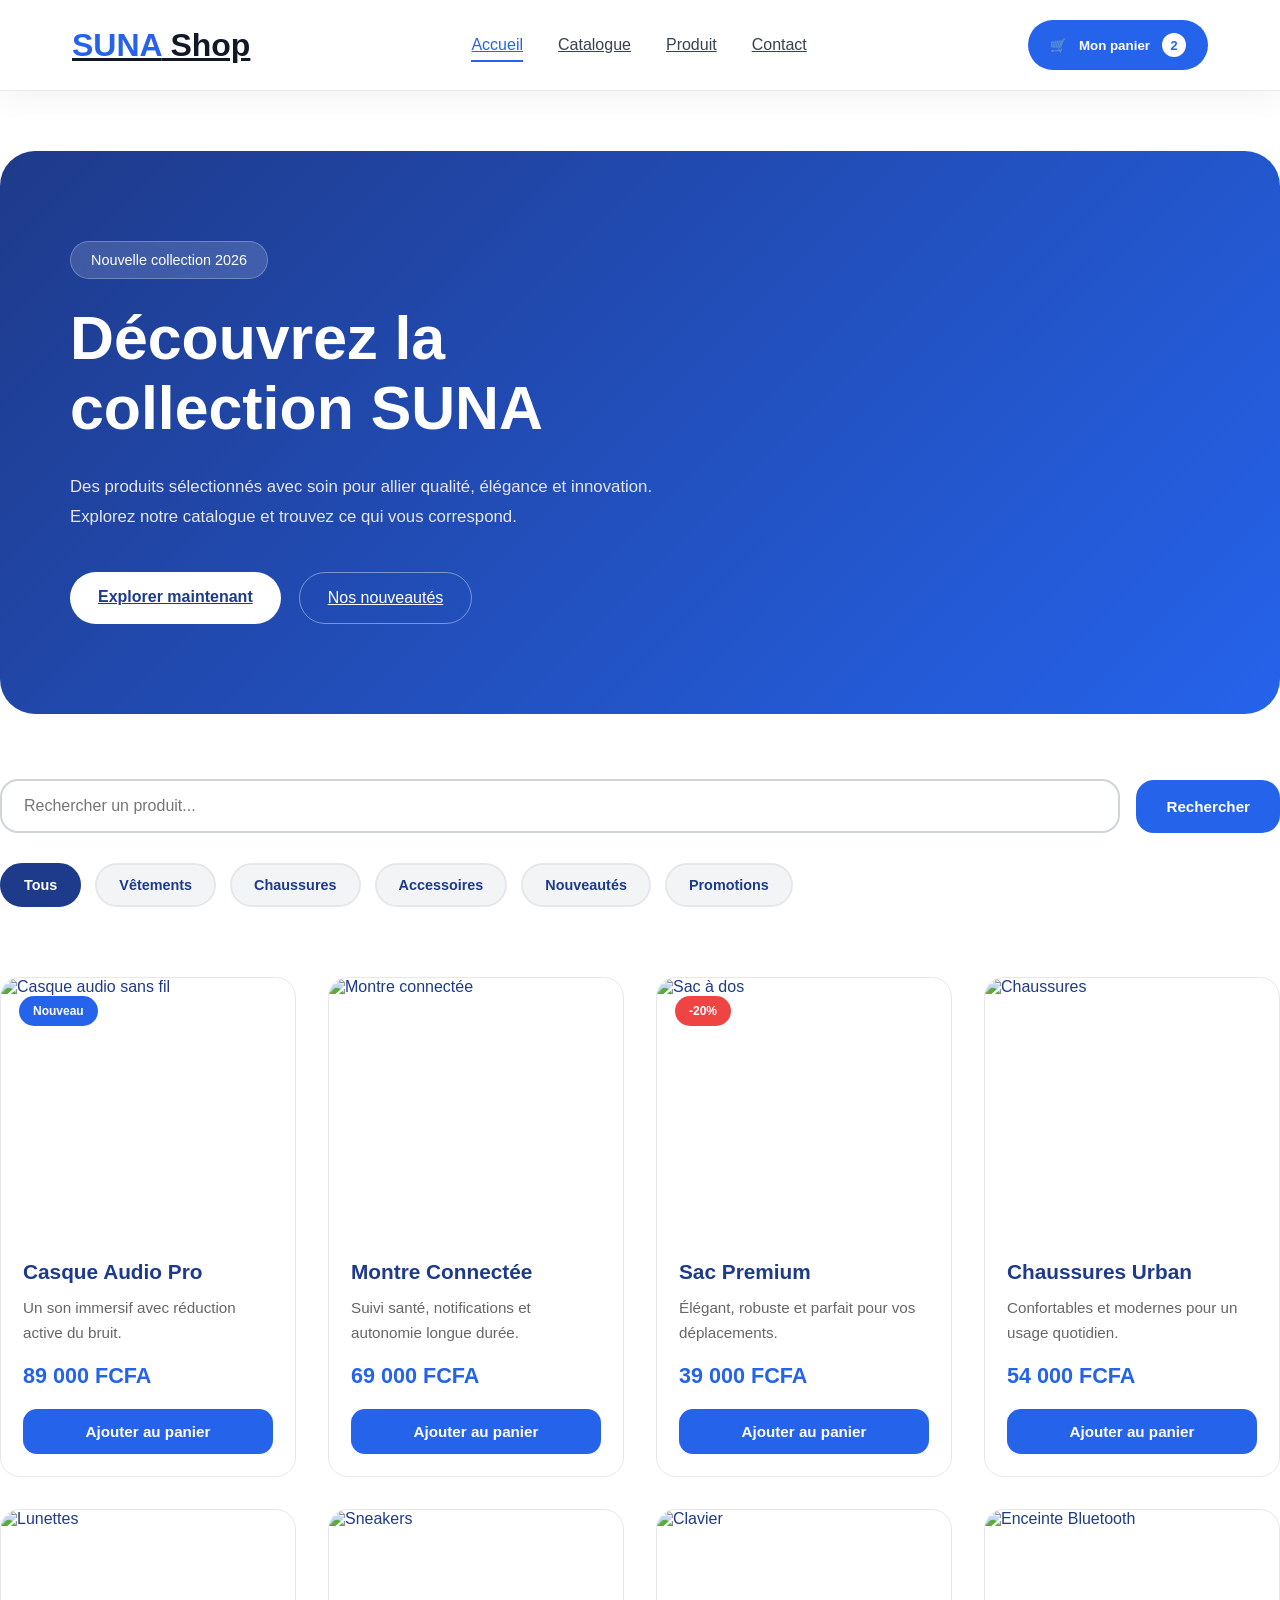
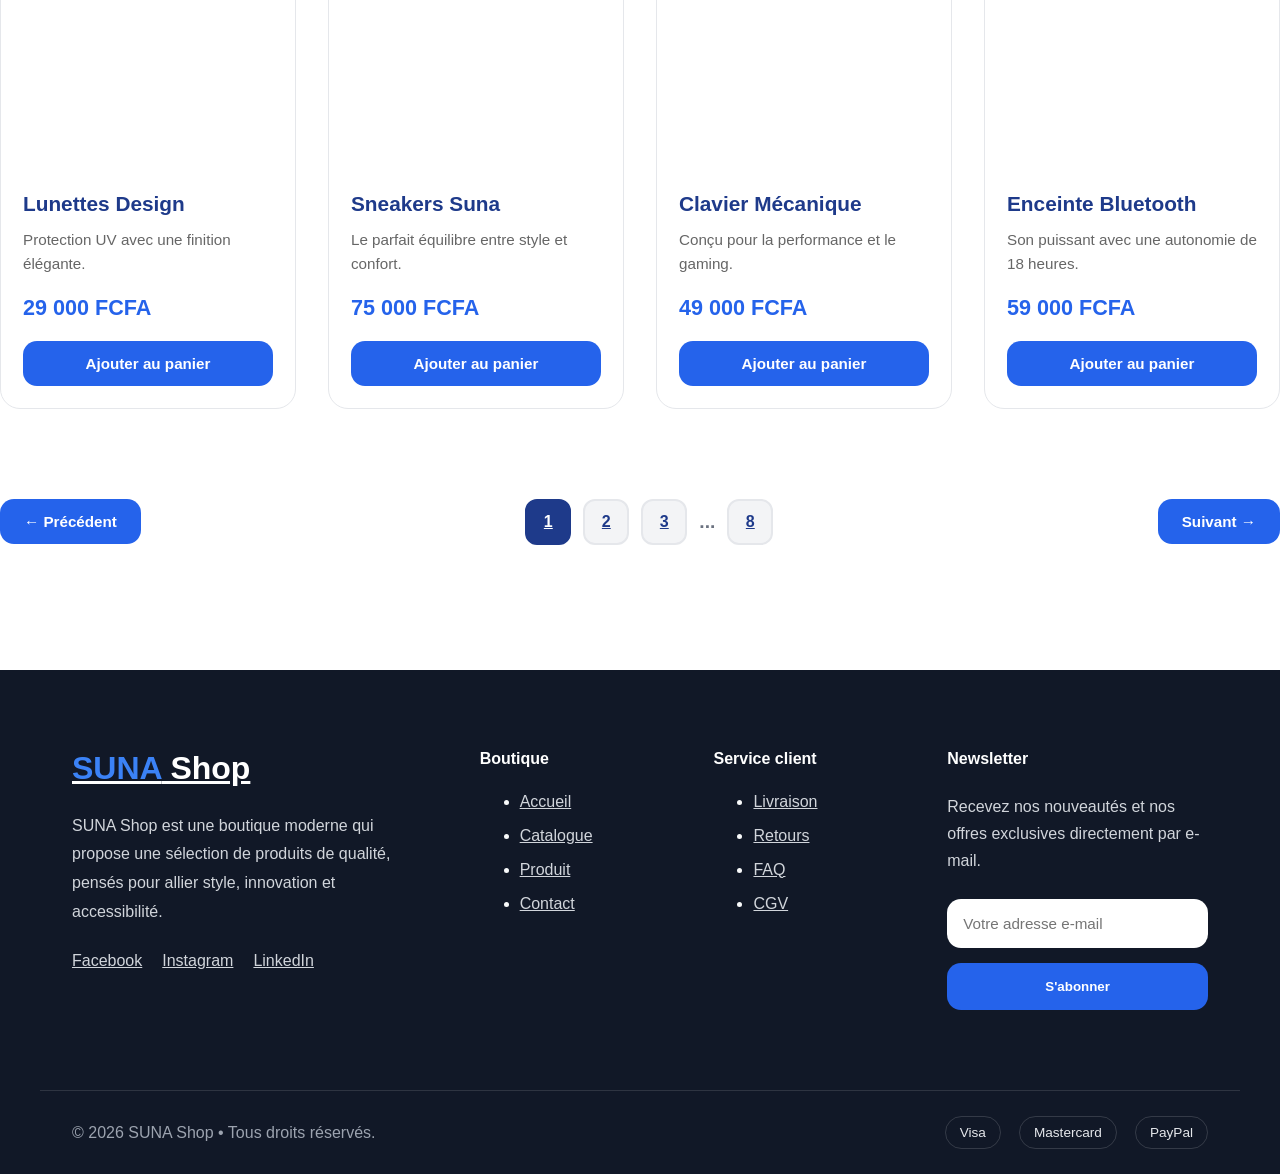
==== catalogue.html @ cca1ba2c "feat: catalogue page" ====
<!DOCTYPE html>
<html lang="fr">
<head>
<meta charset="UTF-8">
<meta name="viewport" content="width=device-width, initial-scale=1.0">
<title>Suna shop</title>
<link href="assets/styles.css" rel="stylesheet">
</head>
<body>

<header>

    <div class="nav-content">

        <a href="index.html" class="logo">
            <span>SUNA</span> Shop
        </a>

        <nav class="liens">

            <a href="index.html" class="active">Accueil</a>
            <a href="catalogue.html">Catalogue</a>
            <a href="produit.html">Produit</a>
            <a href="contact.html">Contact</a>

        </nav>

        <div class="nav-actions">

            <button class="btn-panier">

                <span class="cart-icon">🛒</span>

                Mon panier

                <span class="cart-count">
                    2
                </span>

            </button>

        </div>

    </div>

</header>

<main>

<section class="hero-catalogue">

    <div class="hero-content">

        <span class="hero-badge">
            Nouvelle collection 2026
        </span>

        <h1>
            Découvrez la collection SUNA
        </h1>

        <p>
            Des produits sélectionnés avec soin pour allier qualité, élégance et innovation. Explorez notre catalogue et trouvez ce qui vous correspond.
        </p>

        <div class="hero-actions">

            <a href="#catalogue" class="btn-primary">
                Explorer maintenant
            </a>

            <a href="#" class="btn-secondary">
                Nos nouveautés
            </a>

        </div>

    </div>

</section>

<section class="catalogue-outils">

    <div class="recherche">

        <input
            type="search"
            placeholder="Rechercher un produit..."
            aria-label="Rechercher un produit">

        <button class="btn-recherche">
            Rechercher
        </button>

    </div>

    <div class="filtres">

        <button class="filtre actif">
            Tous
        </button>

        <button class="filtre">
            Vêtements
        </button>

        <button class="filtre">
            Chaussures
        </button>

        <button class="filtre">
            Accessoires
        </button>

        <button class="filtre">
            Nouveautés
        </button>

        <button class="filtre">
            Promotions
        </button>

    </div>

</section>

<section class="catalogue-produits">

    <article class="carte-produit">

        <span class="badge-produit">Nouveau</span>

        <img src="assets/images/produit1.jpg" alt="Casque audio sans fil">

        <div class="contenu-produit">

            <h3>Casque Audio Pro</h3>

            <p>
                Un son immersif avec réduction active du bruit.
            </p>

            <div class="prix-produit">
                <span class="prix">89 000 FCFA</span>
            </div>

            <button class="btn-ajouter">
                Ajouter au panier
            </button>

        </div>

    </article>

    <article class="carte-produit">

        <img src="assets/images/produit2.jpg" alt="Montre connectée">

        <div class="contenu-produit">

            <h3>Montre Connectée</h3>

            <p>
                Suivi santé, notifications et autonomie longue durée.
            </p>

            <div class="prix-produit">
                <span class="prix">69 000 FCFA</span>
            </div>

            <button class="btn-ajouter">
                Ajouter au panier
            </button>

        </div>

    </article>

    <article class="carte-produit">

        <span class="badge-produit promo">-20%</span>

        <img src="assets/images/produit3.jpg" alt="Sac à dos">

        <div class="contenu-produit">

            <h3>Sac Premium</h3>

            <p>
                Élégant, robuste et parfait pour vos déplacements.
            </p>

            <div class="prix-produit">
                <span class="prix">39 000 FCFA</span>
            </div>

            <button class="btn-ajouter">
                Ajouter au panier
            </button>

        </div>

    </article>

    <article class="carte-produit">

        <img src="assets/images/produit4.jpg" alt="Chaussures">

        <div class="contenu-produit">

            <h3>Chaussures Urban</h3>

            <p>
                Confortables et modernes pour un usage quotidien.
            </p>

            <div class="prix-produit">
                <span class="prix">54 000 FCFA</span>
            </div>

            <button class="btn-ajouter">
                Ajouter au panier
            </button>

        </div>

    </article>

    <article class="carte-produit">

        <img src="assets/images/produit5.jpg" alt="Lunettes">

        <div class="contenu-produit">

            <h3>Lunettes Design</h3>

            <p>
                Protection UV avec une finition élégante.
            </p>

            <div class="prix-produit">
                <span class="prix">29 000 FCFA</span>
            </div>

            <button class="btn-ajouter">
                Ajouter au panier
            </button>

        </div>

    </article>

    <article class="carte-produit">

        <img src="assets/images/produit6.jpg" alt="Sneakers">

        <div class="contenu-produit">

            <h3>Sneakers Suna</h3>

            <p>
                Le parfait équilibre entre style et confort.
            </p>

            <div class="prix-produit">
                <span class="prix">75 000 FCFA</span>
            </div>

            <button class="btn-ajouter">
                Ajouter au panier
            </button>

        </div>

    </article>

    <article class="carte-produit">

        <img src="assets/images/produit7.jpg" alt="Clavier">

        <div class="contenu-produit">

            <h3>Clavier Mécanique</h3>

            <p>
                Conçu pour la performance et le gaming.
            </p>

            <div class="prix-produit">
                <span class="prix">49 000 FCFA</span>
            </div>

            <button class="btn-ajouter">
                Ajouter au panier
            </button>

        </div>

    </article>

    <article class="carte-produit">

        <img src="assets/images/produit8.jpg" alt="Enceinte Bluetooth">

        <div class="contenu-produit">

            <h3>Enceinte Bluetooth</h3>

            <p>
                Son puissant avec une autonomie de 18 heures.
            </p>

            <div class="prix-produit">
                <span class="prix">59 000 FCFA</span>
            </div>

            <button class="btn-ajouter">
                Ajouter au panier
            </button>

        </div>

    </article>

</section>

<section class="pagination">

    <button class="page-btn">
        ← Précédent
    </button>

    <div class="pages">

        <a href="#" class="numero active">1</a>
        <a href="#" class="numero">2</a>
        <a href="#" class="numero">3</a>
        <span class="points">...</span>
        <a href="#" class="numero">8</a>

    </div>

    <button class="page-btn">
        Suivant →
    </button>

</section>

</main>


<footer>

    <div class="footer-top">

        <div class="footer-about">

            <a href="index.html" class="logo">
                <span>SUNA</span> Shop
            </a>

            <p>
                SUNA Shop est une boutique moderne qui propose une sélection de produits de qualité, pensés pour allier style, innovation et accessibilité.
            </p>

            <div class="socials">

                <a href="#">Facebook</a>
                <a href="#">Instagram</a>
                <a href="#">LinkedIn</a>

            </div>

        </div>

        <div class="footer-links">

            <h3>Boutique</h3>

            <ul>

                <li><a href="index.html">Accueil</a></li>
                <li><a href="catalogue.html">Catalogue</a></li>
                <li><a href="produit.html">Produit</a></li>
                <li><a href="contact.html">Contact</a></li>

            </ul>

        </div>

        <div class="footer-links">

            <h3>Service client</h3>

            <ul>

                <li><a href="#">Livraison</a></li>
                <li><a href="#">Retours</a></li>
                <li><a href="#">FAQ</a></li>
                <li><a href="#">CGV</a></li>

            </ul>

        </div>

        <div class="footer-news">

            <h3>Newsletter</h3>

            <p>
                Recevez nos nouveautés et nos offres exclusives directement par e-mail.
            </p>

            <form>

                <input
                    type="email"
                    placeholder="Votre adresse e-mail">

                <button>
                    S'abonner
                </button>

            </form>

        </div>

    </div>

    <div class="footer-bottom">

        <p>
            © 2026 SUNA Shop • Tous droits réservés.
        </p>

        <div class="payments">

            <span>Visa</span>

            <span>Mastercard</span>

            <span>PayPal</span>

        </div>

    </div>

</footer>

</body>
</html>
---- assets/styles.css ----
/* ================= Stylisation des marges de notre sites ===========================*/

*{ 
    box-sizing:border-box; 
}

/*===================== PERSONALISATION DU BODY. =======================*/

body{
    margin:0;
    background: #ffffff;
    color: #1E3A8A;
    font-family:'Poppins Bold', sans-serif;
}

/* ==================== Stylisation de tous liens, listes et buttons du site ================*/

/*=========================
HEADER
==========================*/

header{

    position:sticky;
    top:0;
    z-index:999;

    background:rgba(255,255,255,.95);

    backdrop-filter:blur(18px);

    border-bottom:1px solid #ECECEC;

    box-shadow:0 8px 30px rgba(0,0,0,.05);

}

.nav-content{

    max-width:1200px;

    margin:auto;

    padding:20px 32px;

    display:flex;

    justify-content:space-between;

    align-items:center;

}

.logo{

    font-size:2rem;

    font-weight:700;

    color:#111827;

    font-family:"Poppins",sans-serif;

}

.logo span{

    color:#2563EB;

}

.liens{

    display:flex;

    gap:35px;

}

.liens a{

    position:relative;

    font-weight:500;

    color:#374151;

    transition:.3s;

}

.liens a::after{

    content:"";

    position:absolute;

    left:0;

    bottom:-8px;

    width:0;

    height:2px;

    background:#2563EB;

    transition:.3s;

}

.liens a:hover,

.liens a.active{

    color:#2563EB;

}

.liens a:hover::after,

.liens a.active::after{

    width:100%;

}

.btn-panier{

    display:flex;

    align-items:center;

    gap:12px;

    padding:13px 22px;

    border:none;

    border-radius:50px;

    background:#2563EB;

    color:#fff;

    font-weight:600;

    transition:.3s;

}

.btn-panier:hover{

    transform:translateY(-3px);

    background:#1D4ED8;

}

.cart-count{

    width:24px;

    height:24px;

    border-radius:50%;

    background:white;

    color:#2563EB;

    display:flex;

    justify-content:center;

    align-items:center;

    font-size:.8rem;

    font-weight:700;

}

@media(max-width:900px){

.nav-content{

    flex-direction:column;

    gap:20px;

}

.liens{

    flex-wrap:wrap;

    justify-content:center;

}

}

@media(max-width:600px){

.liens{

    gap:18px;

}

.btn-panier{

    width:100%;

    justify-content:center;

}

}

main section{
    padding:5px 0;
}

/*====================================

HERO CATALOGUE

======================================*/

.hero-catalogue{

    background:linear-gradient(135deg,#1E3A8A,#2563EB);

    color:white;

    border-radius:35px;

    padding:90px 70px;

    margin:60px 0;

}

.hero-content{

    max-width:650px;

}

.hero-badge{

    display:inline-block;

    padding:10px 20px;

    background:rgba(255,255,255,.15);

    border:1px solid rgba(255,255,255,.25);

    border-radius:50px;

    backdrop-filter:blur(8px);

    margin-bottom:25px;

    font-size:.9rem;

}

.hero-catalogue h1{

    font-size:3.8rem;

    line-height:1.15;

    margin:0;

}

.hero-catalogue p{

    margin:28px 0 40px;

    color:#E5E7EB;

    line-height:1.8;

    font-size:1.05rem;

}

.hero-actions{

    display:flex;

    gap:18px;

}

.btn-primary{

    background:white;

    color:#1E3A8A;

    padding:16px 28px;

    border-radius:50px;

    font-weight:600;

}

.btn-secondary{

    padding:16px 28px;

    border-radius:50px;

    border:1px solid rgba(255,255,255,.4);

    color:white;

}

@media(max-width:768px){

.hero-catalogue{

    padding:60px 30px;

    text-align:center;

}

.hero-content{

    margin:auto;

}

.hero-catalogue h1{

    font-size:2.5rem;

}

.hero-actions{

    flex-direction:column;

}

}

/*==================================================
OUTILS DU CATALOGUE
==================================================*/

.catalogue-outils{
    margin-bottom:60px;
}

.recherche{
    display:flex;
    align-items:center;
    gap:16px;
    margin-bottom:30px;
}

.recherche input{
    flex:1;
    padding:16px 22px;
    border:2px solid #D1D5DB;
    border-radius:18px;
    outline:none;
    font-size:1rem;
    color:#1E3A8A;
    transition:.3s;
}

.recherche input:focus{
    border-color:#2563EB;
}

.btn-recherche{
    background:#2563EB;
    color:#FFFFFF;
    border:2px solid #2563EB;
    padding:16px 28px;
    border-radius:18px;
    font-size:.95rem;
    font-weight:600;
    transition:.3s;
}

.btn-recherche:hover{
    background:#10B981;
    border-color:#10B981;
}

.filtres{
    display:flex;
    flex-wrap:wrap;
    gap:14px;
}

.filtre{
    background:#F3F4F6;
    border:2px solid #E5E7EB;
    color:#1E3A8A;
    padding:12px 22px;
    border-radius:30px;
    font-size:.9rem;
    font-weight:600;
    transition:.3s;
}

.filtre:hover{
    background:#2563EB;
    color:#FFFFFF;
    border-color:#2563EB;
}

.filtre.actif{
    background:#1E3A8A;
    color:#FFFFFF;
    border-color:#1E3A8A;
}

/*==================================================
GRILLE PRODUITS
==================================================*/

.catalogue-produits{
    display:grid;
    grid-template-columns:repeat(auto-fit,minmax(260px,1fr));
    gap:32px;
    margin-bottom:70px;
}

.carte-produit{
    position:relative;
    background:#FFFFFF;
    border:1px solid #E5E7EB;
    border-radius:20px;
    overflow:hidden;
    transition:.35s;
}

.carte-produit:hover{
    transform:translateY(-8px);
    box-shadow:0 18px 35px rgba(0,0,0,.12);
}

.carte-produit img{
    width:100%;
    height:260px;
    object-fit:cover;
    display:block;
}

.contenu-produit{
    padding:22px;
}

.contenu-produit h3{
    margin:0;
    color:#1E3A8A;
    font-size:1.3rem;
}

.contenu-produit p{
    margin:12px 0 18px;
    color:#666666;
    line-height:1.6;
    font-size:.95rem;
}

.prix-produit{
    margin-bottom:20px;
}

.prix{
    color:#2563EB;
    font-size:1.35rem;
    font-weight:700;
}

.btn-ajouter{
    width:100%;
    padding:14px;
    border:none;
    border-radius:14px;
    background:#2563EB;
    color:#FFFFFF;
    font-size:.95rem;
    font-weight:600;
    transition:.3s;
}

.btn-ajouter:hover{
    background:#10B981;
}

.badge-produit{
    position:absolute;
    top:18px;
    left:18px;
    background:#2563EB;
    color:#FFFFFF;
    padding:8px 14px;
    border-radius:30px;
    font-size:.75rem;
    font-weight:600;
}

.badge-produit.promo{
    background:#EF4444;
}

/*==================================================
PAGINATION
==================================================*/

.pagination{
    display:flex;
    justify-content:space-between;
    align-items:center;
    gap:20px;
    margin:80px 0;
    flex-wrap:wrap;
}

.pages{
    display:flex;
    align-items:center;
    gap:12px;
}

.numero{
    width:46px;
    height:46px;
    display:flex;
    justify-content:center;
    align-items:center;
    background:#F3F4F6;
    color:#1E3A8A;
    border:2px solid #E5E7EB;
    border-radius:12px;
    font-weight:600;
    transition:.3s ease;
}

.numero:hover{
    background:#2563EB;
    color:#FFFFFF;
    border-color:#2563EB;
}

.numero.active{
    background:#1E3A8A;
    color:#FFFFFF;
    border-color:#1E3A8A;
}

.points{
    color:#6B7280;
    font-size:1.2rem;
    font-weight:700;
}

.page-btn{
    padding:14px 24px;
    border:none;
    border-radius:14px;
    background:#2563EB;
    color:#FFFFFF;
    font-size:.95rem;
    font-weight:600;
    transition:.3s ease;
}

.page-btn:hover{
    background:#10B981;
}

/*==================================================
RESPONSIVE
==================================================*/

@media (max-width:768px){

    .recherche{
        flex-direction:column;
    }

    .recherche input,
    .btn-recherche{
        width:100%;
    }

    .catalogue-produits{
        grid-template-columns:1fr;
    }

    .carte-produit img{
        height:220px;
    }

    .pagination{
        flex-direction:column;
        text-align:center;
    }

    .pages{
        flex-wrap:wrap;
        justify-content:center;
    }

    .page-btn{
        width:100%;
    }

}

/* ================= Stylisation du footer ================= */

/*==================================================
FOOTER
==================================================*/

footer{

    background:#111827;

    color:#F9FAFB;

    margin-top:120px;

}

.footer-top{

    max-width:1200px;

    margin:auto;

    padding:80px 32px;

    display:grid;

    grid-template-columns:2fr 1fr 1fr 1.5fr;

    gap:60px;

}

.footer-about .logo{

    color:white;

    font-size:2rem;

}

.footer-about .logo span{

    color:#3B82F6;

}

.footer-about p{

    margin:25px 0;

    color:#D1D5DB;

    line-height:1.8;

    max-width:380px;

}

.socials{

    display:flex;

    gap:20px;

}

.socials a{

    color:#D1D5DB;

    transition:.3s;

}

.socials a:hover{

    color:#3B82F6;

}

.footer-links h3,

.footer-news h3{

    margin:0 0 25px;

    font-size:1rem;

    color:white;

}

.footer-links li{

    margin-bottom:16px;

}

.footer-links a{

    color:#D1D5DB;

    transition:.3s;

}

.footer-links a:hover{

    color:#3B82F6;

}

.footer-news p{

    color:#D1D5DB;

    line-height:1.7;

}

.footer-news form{

    margin-top:25px;

    display:flex;

    flex-direction:column;

    gap:15px;

}

.footer-news input{

    padding:16px;

    border:none;

    border-radius:14px;

    outline:none;

    font-size:.95rem;

}

.footer-news button{

    padding:16px;

    border:none;

    border-radius:14px;

    background:#2563EB;

    color:white;

    font-weight:600;

    transition:.3s;

}

.footer-news button:hover{

    background:#1D4ED8;

}

.footer-bottom{

    max-width:1200px;

    margin:auto;

    padding:25px 32px;

    border-top:1px solid rgba(255,255,255,.12);

    display:flex;

    justify-content:space-between;

    align-items:center;

    flex-wrap:wrap;

    gap:20px;

}

.footer-bottom p{

    margin:0;

    color:#9CA3AF;

}

.payments{

    display:flex;

    gap:18px;

}

.payments span{

    padding:8px 14px;

    border:1px solid rgba(255,255,255,.15);

    border-radius:30px;

    color:#E5E7EB;

    font-size:.85rem;

}

/*==================================================
RESPONSIVE FOOTER
==================================================*/

@media (max-width:992px){

.footer-top{

    grid-template-columns:1fr 1fr;

}

}

@media (max-width:768px){

.footer-top{

    grid-template-columns:1fr;

    text-align:center;

}

.footer-about p{

    margin-left:auto;
    margin-right:auto;

}

.socials{

    justify-content:center;

}

.footer-bottom{

    flex-direction:column;

    text-align:center;

}

.payments{

    justify-content:center;
    flex-wrap:wrap;

}

}

@media (max-width:480px){

.footer-news form{

    width:100%;

}

.footer-news input,
.footer-news button{

    width:100%;

}

}
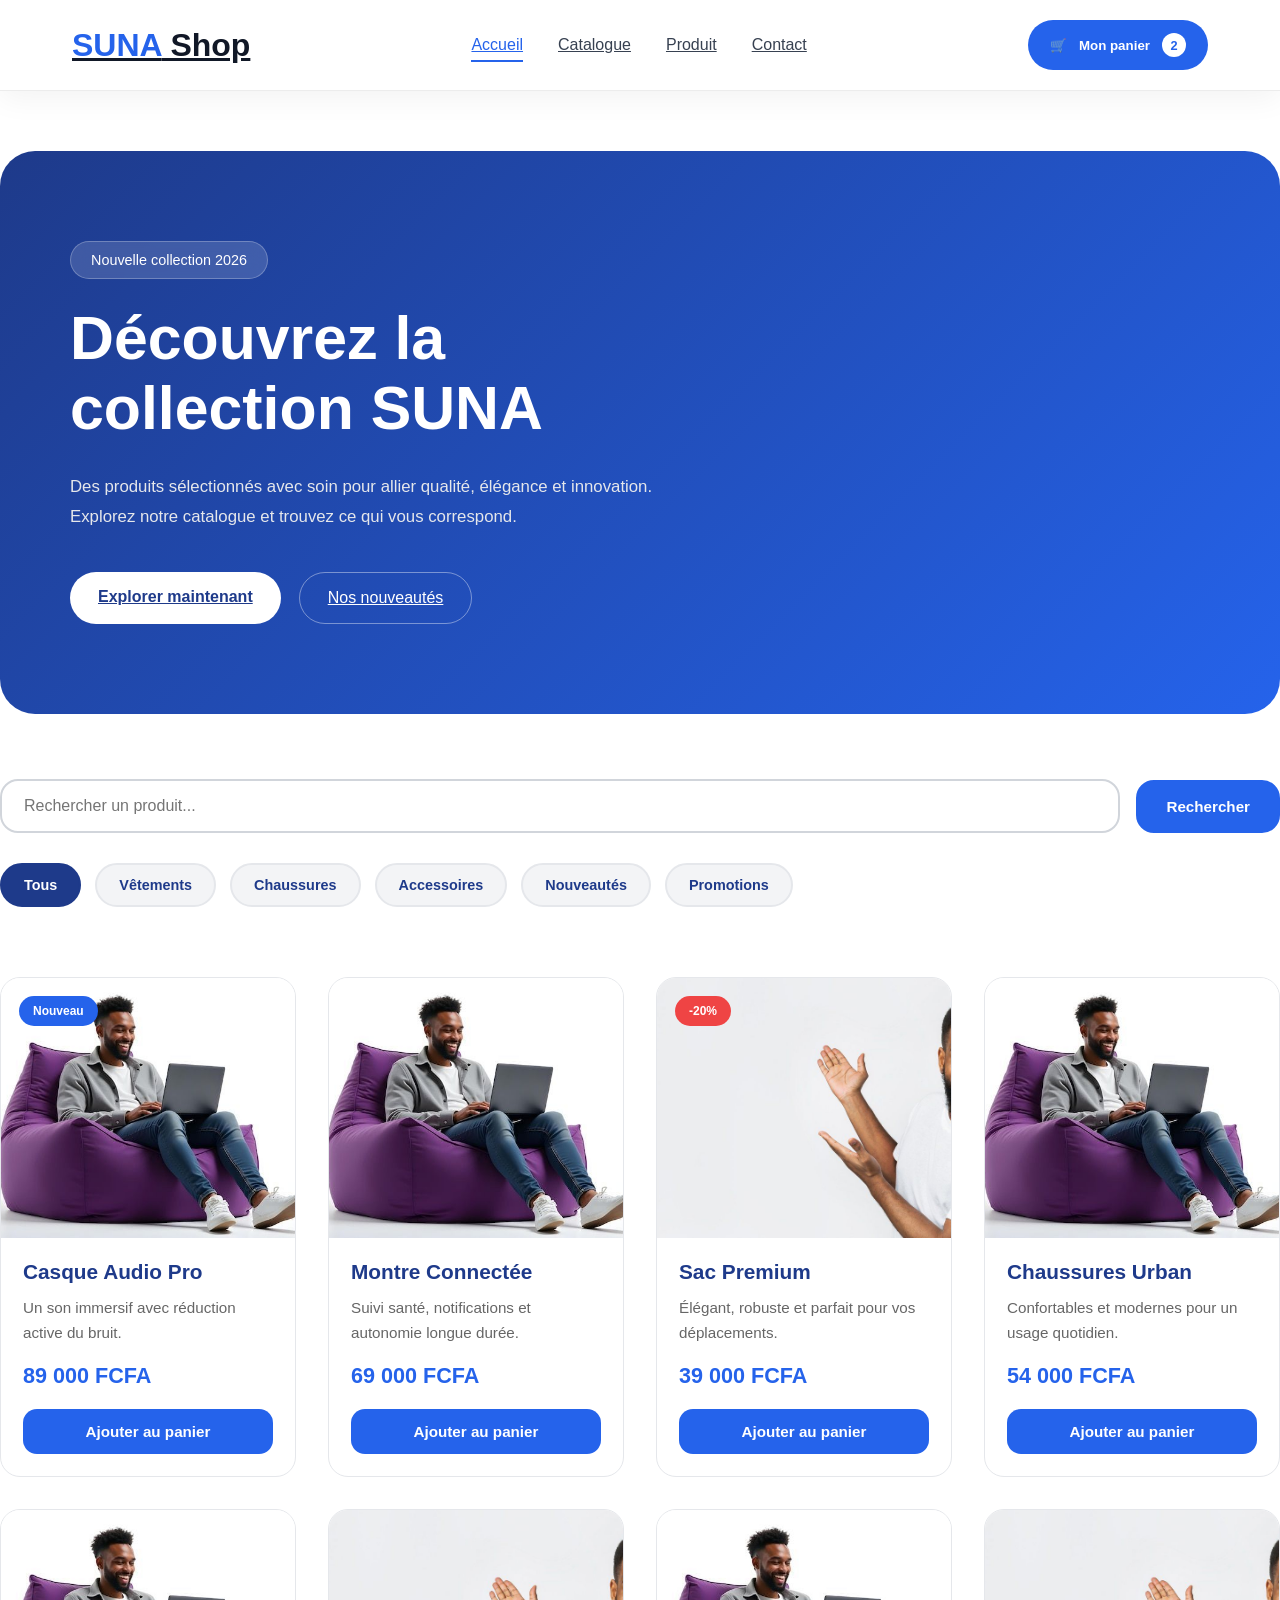
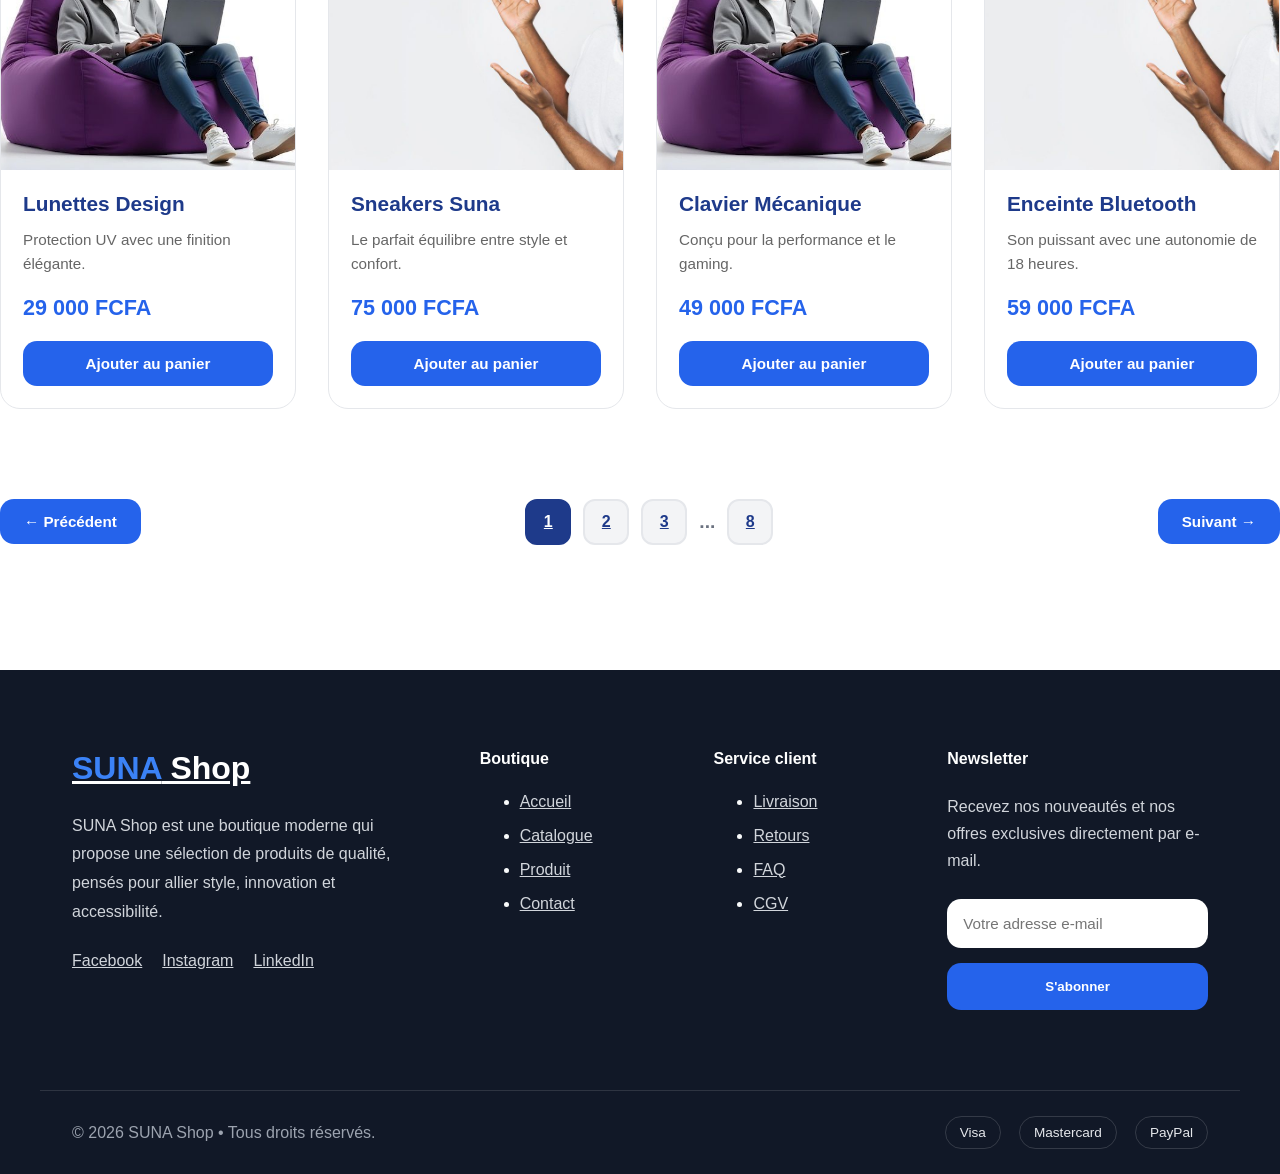
==== commit 407fa0dd: "fix: correction suite à la review" ====
--- a/catalogue.html
+++ b/catalogue.html
@@ -1,452 +1,281 @@
-
 <!DOCTYPE html>
 <html lang="fr">
-<head>
-<meta charset="UTF-8">
-<meta name="viewport" content="width=device-width, initial-scale=1.0">
-<title>Suna shop</title>
-<link href="assets/styles.css" rel="stylesheet">
-</head>
+
+    <head>
+        <meta charset="UTF-8">
+        <meta name="viewport" content="width=device-width, initial-scale=1.0">
+
+        <title>Suna shop</title>
+
+        <link href="assets/styles.css" rel="stylesheet">
+    </head>
 <body>
 
-<header>
-
-    <div class="nav-content">
-
-        <a href="index.html" class="logo">
-            <span>SUNA</span> Shop
-        </a>
-
-        <nav class="liens">
-
-            <a href="index.html" class="active">Accueil</a>
-            <a href="catalogue.html">Catalogue</a>
-            <a href="produit.html">Produit</a>
-            <a href="contact.html">Contact</a>
-
-        </nav>
-
-        <div class="nav-actions">
-
-            <button class="btn-panier">
-
-                <span class="cart-icon">🛒</span>
-
-                Mon panier
-
-                <span class="cart-count">
-                    2
-                </span>
-
-            </button>
-
-        </div>
-
-    </div>
-
-</header>
-
-<main>
-
-<section class="hero-catalogue">
-
-    <div class="hero-content">
-
-        <span class="hero-badge">
-            Nouvelle collection 2026
-        </span>
-
-        <h1>
-            Découvrez la collection SUNA
-        </h1>
-
-        <p>
-            Des produits sélectionnés avec soin pour allier qualité, élégance et innovation. Explorez notre catalogue et trouvez ce qui vous correspond.
-        </p>
-
-        <div class="hero-actions">
-
-            <a href="#catalogue" class="btn-primary">
-                Explorer maintenant
-            </a>
-
-            <a href="#" class="btn-secondary">
-                Nos nouveautés
-            </a>
-
-        </div>
-
-    </div>
-
-</section>
-
-<section class="catalogue-outils">
-
-    <div class="recherche">
-
-        <input
-            type="search"
-            placeholder="Rechercher un produit..."
-            aria-label="Rechercher un produit">
-
-        <button class="btn-recherche">
-            Rechercher
-        </button>
-
-    </div>
-
-    <div class="filtres">
-
-        <button class="filtre actif">
-            Tous
-        </button>
-
-        <button class="filtre">
-            Vêtements
-        </button>
-
-        <button class="filtre">
-            Chaussures
-        </button>
-
-        <button class="filtre">
-            Accessoires
-        </button>
-
-        <button class="filtre">
-            Nouveautés
-        </button>
-
-        <button class="filtre">
-            Promotions
-        </button>
-
-    </div>
-
-</section>
-
-<section class="catalogue-produits">
-
-    <article class="carte-produit">
-
-        <span class="badge-produit">Nouveau</span>
-
-        <img src="assets/images/produit1.jpg" alt="Casque audio sans fil">
-
-        <div class="contenu-produit">
-
-            <h3>Casque Audio Pro</h3>
-
-            <p>
-                Un son immersif avec réduction active du bruit.
-            </p>
-
-            <div class="prix-produit">
-                <span class="prix">89 000 FCFA</span>
-            </div>
-
-            <button class="btn-ajouter">
-                Ajouter au panier
-            </button>
-
-        </div>
-
-    </article>
-
-    <article class="carte-produit">
-
-        <img src="assets/images/produit2.jpg" alt="Montre connectée">
-
-        <div class="contenu-produit">
-
-            <h3>Montre Connectée</h3>
-
-            <p>
-                Suivi santé, notifications et autonomie longue durée.
-            </p>
-
-            <div class="prix-produit">
-                <span class="prix">69 000 FCFA</span>
-            </div>
-
-            <button class="btn-ajouter">
-                Ajouter au panier
-            </button>
-
-        </div>
-
-    </article>
-
-    <article class="carte-produit">
-
-        <span class="badge-produit promo">-20%</span>
-
-        <img src="assets/images/produit3.jpg" alt="Sac à dos">
-
-        <div class="contenu-produit">
-
-            <h3>Sac Premium</h3>
-
-            <p>
-                Élégant, robuste et parfait pour vos déplacements.
-            </p>
-
-            <div class="prix-produit">
-                <span class="prix">39 000 FCFA</span>
-            </div>
-
-            <button class="btn-ajouter">
-                Ajouter au panier
-            </button>
-
-        </div>
-
-    </article>
-
-    <article class="carte-produit">
-
-        <img src="assets/images/produit4.jpg" alt="Chaussures">
-
-        <div class="contenu-produit">
-
-            <h3>Chaussures Urban</h3>
-
-            <p>
-                Confortables et modernes pour un usage quotidien.
-            </p>
-
-            <div class="prix-produit">
-                <span class="prix">54 000 FCFA</span>
-            </div>
-
-            <button class="btn-ajouter">
-                Ajouter au panier
-            </button>
-
-        </div>
-
-    </article>
-
-    <article class="carte-produit">
-
-        <img src="assets/images/produit5.jpg" alt="Lunettes">
-
-        <div class="contenu-produit">
-
-            <h3>Lunettes Design</h3>
-
-            <p>
-                Protection UV avec une finition élégante.
-            </p>
-
-            <div class="prix-produit">
-                <span class="prix">29 000 FCFA</span>
-            </div>
-
-            <button class="btn-ajouter">
-                Ajouter au panier
-            </button>
-
-        </div>
-
-    </article>
-
-    <article class="carte-produit">
-
-        <img src="assets/images/produit6.jpg" alt="Sneakers">
-
-        <div class="contenu-produit">
-
-            <h3>Sneakers Suna</h3>
-
-            <p>
-                Le parfait équilibre entre style et confort.
-            </p>
-
-            <div class="prix-produit">
-                <span class="prix">75 000 FCFA</span>
-            </div>
-
-            <button class="btn-ajouter">
-                Ajouter au panier
-            </button>
-
-        </div>
-
-    </article>
-
-    <article class="carte-produit">
-
-        <img src="assets/images/produit7.jpg" alt="Clavier">
-
-        <div class="contenu-produit">
-
-            <h3>Clavier Mécanique</h3>
-
-            <p>
-                Conçu pour la performance et le gaming.
-            </p>
-
-            <div class="prix-produit">
-                <span class="prix">49 000 FCFA</span>
-            </div>
-
-            <button class="btn-ajouter">
-                Ajouter au panier
-            </button>
-
-        </div>
-
-    </article>
-
-    <article class="carte-produit">
-
-        <img src="assets/images/produit8.jpg" alt="Enceinte Bluetooth">
-
-        <div class="contenu-produit">
-
-            <h3>Enceinte Bluetooth</h3>
-
-            <p>
-                Son puissant avec une autonomie de 18 heures.
-            </p>
-
-            <div class="prix-produit">
-                <span class="prix">59 000 FCFA</span>
-            </div>
-
-            <button class="btn-ajouter">
-                Ajouter au panier
-            </button>
-
-        </div>
-
-    </article>
-
-</section>
-
-<section class="pagination">
-
-    <button class="page-btn">
-        ← Précédent
-    </button>
-
-    <div class="pages">
-
-        <a href="#" class="numero active">1</a>
-        <a href="#" class="numero">2</a>
-        <a href="#" class="numero">3</a>
-        <span class="points">...</span>
-        <a href="#" class="numero">8</a>
-
-    </div>
-
-    <button class="page-btn">
-        Suivant →
-    </button>
-
-</section>
-
-</main>
-
-
-<footer>
-
-    <div class="footer-top">
-
-        <div class="footer-about">
+    <header>
+
+        <div class="nav-content">
 
             <a href="index.html" class="logo">
                 <span>SUNA</span> Shop
             </a>
 
-            <p>
-                SUNA Shop est une boutique moderne qui propose une sélection de produits de qualité, pensés pour allier style, innovation et accessibilité.
-            </p>
-
-            <div class="socials">
-
-                <a href="#">Facebook</a>
-                <a href="#">Instagram</a>
-                <a href="#">LinkedIn</a>
-
-            </div>
-
+            <nav class="liens">
+                <a href="index.html" class="active">Accueil</a>
+                <a href="catalogue.html">Catalogue</a>
+                <a href="produit.html">Produit</a>
+                <a href="contact.html">Contact</a>
+            </nav>
+
+            <div class="nav-actions">
+                <button class="btn-panier">
+                    <span class="cart-icon">🛒</span>
+                    Mon panier
+                    <span class="cart-count">
+                        2
+                    </span>
+                </button>
+            </div>
         </div>
 
-        <div class="footer-links">
-
-            <h3>Boutique</h3>
-
-            <ul>
-
-                <li><a href="index.html">Accueil</a></li>
-                <li><a href="catalogue.html">Catalogue</a></li>
-                <li><a href="produit.html">Produit</a></li>
-                <li><a href="contact.html">Contact</a></li>
-
-            </ul>
-
+    </header>
+
+    <main>
+
+        <section class="hero-catalogue">
+
+            <div class="hero-content">
+                <span class="hero-badge">
+                    Nouvelle collection 2026
+                </span>
+                <h1>Découvrez la collection SUNA</h1>
+                <p>
+                    Des produits sélectionnés avec soin pour allier qualité, élégance et innovation. Explorez notre catalogue et trouvez ce qui vous correspond.
+                </p>
+
+                <div class="hero-actions">
+                    <a href="#catalogue" class="btn-primary">Explorer maintenant</a>
+                    <a href="#" class="btn-secondary">Nos nouveautés</a>
+                </div>
+            </div>
+
+        </section>
+
+        <section class="catalogue-outils">
+
+            <div class="recherche">
+                <input type="search" placeholder="Rechercher un produit..." aria-label="Rechercher un produit">
+                <button class="btn-recherche">Rechercher</button>
+            </div>
+
+            <div class="filtres">
+                <button class="filtre actif">Tous</button>
+                <button class="filtre">Vêtements</button>
+                <button class="filtre">Chaussures</button>
+                <button class="filtre">Accessoires</button>
+                <button class="filtre">Nouveautés</button>
+                <button class="filtre">Promotions</button>
+            </div>
+
+        </section>
+
+        <section class="catalogue-produits">
+
+            <article class="carte-produit">
+                <span class="badge-produit">Nouveau</span>
+                <img src="assets/images/modern_ergonomie.jpg" alt="Casque audio sans fil">
+                <div class="contenu-produit">
+                    <h3>Casque Audio Pro</h3>
+                    <p>Un son immersif avec réduction active du bruit.</p>
+
+                    <div class="prix-produit">
+                        <span class="prix">89 000 FCFA</span>
+                    </div>
+
+                    <button class="btn-ajouter">Ajouter au panier</button>
+                </div>
+            </article>
+
+            <article class="carte-produit">
+                <img src="assets/images/modern_ergonomie.jpg" alt="Montre connectée">
+                <div class="contenu-produit">
+                    <h3>Montre Connectée</h3>
+                    <p>Suivi santé, notifications et autonomie longue durée.</p>
+
+                    <div class="prix-produit">
+                        <span class="prix">69 000 FCFA</span>
+                    </div>
+
+                    <button class="btn-ajouter">Ajouter au panier</button>
+                </div>
+            </article>
+
+            <article class="carte-produit">
+                <span class="badge-produit promo">-20%</span>
+                <img src="assets/images/free_space.jpg" alt="Sac à dos">
+                <div class="contenu-produit">
+                    <h3>Sac Premium</h3>
+                    <p>Élégant, robuste et parfait pour vos déplacements.</p>
+
+                    <div class="prix-produit">
+                        <span class="prix">39 000 FCFA</span>
+                    </div>
+
+                    <button class="btn-ajouter">Ajouter au panier</button>
+                </div>
+            </article>
+
+            <article class="carte-produit">
+                <img src="assets/images/modern_ergonomie.jpg" alt="Chaussures">
+                <div class="contenu-produit">
+                    <h3>Chaussures Urban</h3>
+                    <p>Confortables et modernes pour un usage quotidien.</p>
+
+                    <div class="prix-produit">
+                        <span class="prix">54 000 FCFA</span>
+                    </div>
+
+                    <button class="btn-ajouter">Ajouter au panier</button>
+                </div>
+            </article>
+
+            <article class="carte-produit">
+                <img src="assets/images/modern_ergonomie.jpg" alt="Lunettes">
+                <div class="contenu-produit">
+                    <h3>Lunettes Design</h3>
+                    <p>Protection UV avec une finition élégante.</p>
+
+                    <div class="prix-produit">
+                        <span class="prix">29 000 FCFA</span>
+                    </div>
+
+                    <button class="btn-ajouter">Ajouter au panier</button>
+                </div>
+            </article>
+
+            <article class="carte-produit">
+                <img src="assets/images/free_space.jpg" alt="Sneakers">
+                <div class="contenu-produit">
+                    <h3>Sneakers Suna</h3>
+                    <p>Le parfait équilibre entre style et confort.</p>
+
+                    <div class="prix-produit">
+                        <span class="prix">75 000 FCFA</span>
+                    </div>
+
+                    <button class="btn-ajouter">Ajouter au panier</button>
+                </div>
+            </article>
+
+            <article class="carte-produit">
+                <img src="assets/images/modern_ergonomie.jpg" alt="Clavier">
+                <div class="contenu-produit">
+                    <h3>Clavier Mécanique</h3>
+                    <p>Conçu pour la performance et le gaming.</p>
+
+                    <div class="prix-produit">
+                        <span class="prix">49 000 FCFA</span>
+                    </div>
+
+                    <button class="btn-ajouter">Ajouter au panier</button>
+                </div>
+            </article>
+
+            <article class="carte-produit">
+                <img src="assets/images/free_space.jpg" alt="Enceinte Bluetooth">
+                <div class="contenu-produit">
+                    <h3>Enceinte Bluetooth</h3>
+                    <p>Son puissant avec une autonomie de 18 heures.</p>
+
+                    <div class="prix-produit">
+                        <span class="prix">59 000 FCFA</span>
+                    </div>
+
+                    <button class="btn-ajouter">Ajouter au panier</button>
+                </div>
+            </article>
+
+        </section>
+
+        <section class="pagination">
+
+            <button class="page-btn">← Précédent</button>
+            <div class="pages">
+                <a href="#" class="numero active">1</a>
+                <a href="#" class="numero">2</a>
+                <a href="#" class="numero">3</a>
+                <span class="points">...</span>
+                <a href="#" class="numero">8</a>
+            </div>
+
+            <button class="page-btn">Suivant →</button>
+
+        </section>
+
+    </main>
+
+    <footer>
+
+        <div class="footer-top">
+            <div class="footer-about">
+                <a href="index.html" class="logo">
+                    <span>SUNA</span> Shop
+                </a>
+
+                <p>
+                    SUNA Shop est une boutique moderne qui propose une sélection de produits de qualité, pensés pour allier style, innovation et accessibilité.
+                </p>
+
+                <div class="socials">
+                    <a href="#">Facebook</a>
+                    <a href="#">Instagram</a>
+                    <a href="#">LinkedIn</a>
+                </div>
+            </div>
+
+            <div class="footer-links">
+                <h3>Boutique</h3>
+                <ul>
+                    <li><a href="index.html">Accueil</a></li>
+                    <li><a href="catalogue.html">Catalogue</a></li>
+                    <li><a href="produit.html">Produit</a></li>
+                    <li><a href="contact.html">Contact</a></li>
+                </ul>
+            </div>
+
+            <div class="footer-links">
+                <h3>Service client</h3>
+                <ul>
+                    <li><a href="#">Livraison</a></li>
+                    <li><a href="#">Retours</a></li>
+                    <li><a href="#">FAQ</a></li>
+                    <li><a href="#">CGV</a></li>
+                </ul>
+            </div>
+
+            <div class="footer-news">
+                <h3>Newsletter</h3>
+                <p>
+                    Recevez nos nouveautés et nos offres exclusives directement par e-mail.
+                </p>
+
+                <form>
+                    <input type="email" placeholder="Votre adresse e-mail">
+                    <button>S'abonner</button>
+                </form>
+            </div>
         </div>
 
-        <div class="footer-links">
-
-            <h3>Service client</h3>
-
-            <ul>
-
-                <li><a href="#">Livraison</a></li>
-                <li><a href="#">Retours</a></li>
-                <li><a href="#">FAQ</a></li>
-                <li><a href="#">CGV</a></li>
-
-            </ul>
-
+        <div class="footer-bottom">
+            <p>© 2026 SUNA Shop • Tous droits réservés.</p>
+            
+            <div class="payments">
+                <span>Visa</span>
+                <span>Mastercard</span>
+                <span>PayPal</span>
+            </div>
         </div>
 
-        <div class="footer-news">
-
-            <h3>Newsletter</h3>
-
-            <p>
-                Recevez nos nouveautés et nos offres exclusives directement par e-mail.
-            </p>
-
-            <form>
-
-                <input
-                    type="email"
-                    placeholder="Votre adresse e-mail">
-
-                <button>
-                    S'abonner
-                </button>
-
-            </form>
-
-        </div>
-
-    </div>
-
-    <div class="footer-bottom">
-
-        <p>
-            © 2026 SUNA Shop • Tous droits réservés.
-        </p>
-
-        <div class="payments">
-
-            <span>Visa</span>
-
-            <span>Mastercard</span>
-
-            <span>PayPal</span>
-
-        </div>
-
-    </div>
-
-</footer>
+    </footer>
 
 </body>
 </html>
--- a/assets/styles.css
+++ b/assets/styles.css
@@ -13,346 +13,187 @@
     font-family:'Poppins Bold', sans-serif;
 }
 
-/* ==================== Stylisation de tous liens, listes et buttons du site ================*/
-
 /*=========================
 HEADER
 ==========================*/
 
 header{
-
     position:sticky;
     top:0;
     z-index:999;
-
     background:rgba(255,255,255,.95);
-
     backdrop-filter:blur(18px);
-
     border-bottom:1px solid #ECECEC;
-
     box-shadow:0 8px 30px rgba(0,0,0,.05);
-
-}
-
+}
 .nav-content{
-
     max-width:1200px;
-
     margin:auto;
-
     padding:20px 32px;
-
-    display:flex;
-
+    display:flex;
     justify-content:space-between;
-
-    align-items:center;
-
-}
-
+    align-items:center;
+}
 .logo{
-
     font-size:2rem;
-
     font-weight:700;
-
     color:#111827;
-
     font-family:"Poppins",sans-serif;
-
-}
-
+}
 .logo span{
-
     color:#2563EB;
-
-}
-
+}
 .liens{
-
-    display:flex;
-
+    display:flex;
     gap:35px;
-
-}
-
+}
 .liens a{
-
     position:relative;
-
     font-weight:500;
-
     color:#374151;
-
-    transition:.3s;
-
-}
-
+    transition:.3s;
+}
 .liens a::after{
-
     content:"";
-
     position:absolute;
-
     left:0;
-
     bottom:-8px;
-
     width:0;
-
     height:2px;
-
-    background:#2563EB;
-
-    transition:.3s;
-
-}
-
+    background:#2563EB;
+    transition:.3s;
+}
 .liens a:hover,
-
 .liens a.active{
-
     color:#2563EB;
-
-}
-
+}
 .liens a:hover::after,
-
 .liens a.active::after{
-
     width:100%;
-
-}
-
+}
 .btn-panier{
-
-    display:flex;
-
-    align-items:center;
-
+    display:flex;
+    align-items:center;
     gap:12px;
-
     padding:13px 22px;
-
     border:none;
-
     border-radius:50px;
-
-    background:#2563EB;
-
+    background:#2563EB;
     color:#fff;
-
-    font-weight:600;
-
-    transition:.3s;
-
-}
-
+    font-weight:600;
+    transition:.3s;
+}
 .btn-panier:hover{
-
     transform:translateY(-3px);
-
     background:#1D4ED8;
-
-}
-
+}
 .cart-count{
-
     width:24px;
-
     height:24px;
-
     border-radius:50%;
-
     background:white;
-
     color:#2563EB;
-
-    display:flex;
-
+    display:flex;
     justify-content:center;
-
-    align-items:center;
-
+    align-items:center;
     font-size:.8rem;
-
     font-weight:700;
-
 }
 
 @media(max-width:900px){
 
 .nav-content{
-
     flex-direction:column;
-
     gap:20px;
-
-}
-
+}
 .liens{
-
     flex-wrap:wrap;
-
     justify-content:center;
-
-}
-
+}
 }
 
 @media(max-width:600px){
 
 .liens{
-
     gap:18px;
-
-}
-
+}
 .btn-panier{
-
     width:100%;
-
     justify-content:center;
-
-}
-
-}
-
+}
+}
 main section{
     padding:5px 0;
 }
 
 /*====================================
-
 HERO CATALOGUE
-
 ======================================*/
 
 .hero-catalogue{
-
     background:linear-gradient(135deg,#1E3A8A,#2563EB);
-
     color:white;
-
     border-radius:35px;
-
     padding:90px 70px;
-
     margin:60px 0;
-
-}
-
+}
 .hero-content{
-
     max-width:650px;
-
-}
-
+}
 .hero-badge{
-
     display:inline-block;
-
     padding:10px 20px;
-
     background:rgba(255,255,255,.15);
-
     border:1px solid rgba(255,255,255,.25);
-
     border-radius:50px;
-
     backdrop-filter:blur(8px);
-
     margin-bottom:25px;
-
     font-size:.9rem;
-
-}
-
+}
 .hero-catalogue h1{
-
     font-size:3.8rem;
-
     line-height:1.15;
-
     margin:0;
-
-}
-
+}
 .hero-catalogue p{
-
     margin:28px 0 40px;
-
     color:#E5E7EB;
-
     line-height:1.8;
-
     font-size:1.05rem;
-
-}
-
+}
 .hero-actions{
-
-    display:flex;
-
+    display:flex;
     gap:18px;
-
-}
-
+}
 .btn-primary{
-
     background:white;
-
     color:#1E3A8A;
-
     padding:16px 28px;
-
     border-radius:50px;
-
-    font-weight:600;
-
-}
-
+    font-weight:600;
+}
 .btn-secondary{
-
     padding:16px 28px;
-
     border-radius:50px;
-
     border:1px solid rgba(255,255,255,.4);
-
     color:white;
-
 }
 
 @media(max-width:768px){
 
 .hero-catalogue{
-
     padding:60px 30px;
-
     text-align:center;
-
-}
-
+}
 .hero-content{
-
     margin:auto;
-
-}
-
+}
 .hero-catalogue h1{
-
     font-size:2.5rem;
-
-}
-
+}
 .hero-actions{
-
     flex-direction:column;
-
-}
-
+}
 }
 
 /*==================================================
@@ -362,14 +203,12 @@
 .catalogue-outils{
     margin-bottom:60px;
 }
-
 .recherche{
     display:flex;
     align-items:center;
     gap:16px;
     margin-bottom:30px;
 }
-
 .recherche input{
     flex:1;
     padding:16px 22px;
@@ -380,11 +219,9 @@
     color:#1E3A8A;
     transition:.3s;
 }
-
 .recherche input:focus{
     border-color:#2563EB;
 }
-
 .btn-recherche{
     background:#2563EB;
     color:#FFFFFF;
@@ -395,18 +232,15 @@
     font-weight:600;
     transition:.3s;
 }
-
 .btn-recherche:hover{
     background:#10B981;
     border-color:#10B981;
 }
-
 .filtres{
     display:flex;
     flex-wrap:wrap;
     gap:14px;
 }
-
 .filtre{
     background:#F3F4F6;
     border:2px solid #E5E7EB;
@@ -417,13 +251,11 @@
     font-weight:600;
     transition:.3s;
 }
-
 .filtre:hover{
     background:#2563EB;
     color:#FFFFFF;
     border-color:#2563EB;
 }
-
 .filtre.actif{
     background:#1E3A8A;
     color:#FFFFFF;
@@ -440,7 +272,6 @@
     gap:32px;
     margin-bottom:70px;
 }
-
 .carte-produit{
     position:relative;
     background:#FFFFFF;
@@ -449,46 +280,38 @@
     overflow:hidden;
     transition:.35s;
 }
-
 .carte-produit:hover{
     transform:translateY(-8px);
     box-shadow:0 18px 35px rgba(0,0,0,.12);
 }
-
 .carte-produit img{
     width:100%;
     height:260px;
     object-fit:cover;
     display:block;
 }
-
 .contenu-produit{
     padding:22px;
 }
-
 .contenu-produit h3{
     margin:0;
     color:#1E3A8A;
     font-size:1.3rem;
 }
-
 .contenu-produit p{
     margin:12px 0 18px;
     color:#666666;
     line-height:1.6;
     font-size:.95rem;
 }
-
 .prix-produit{
     margin-bottom:20px;
 }
-
 .prix{
     color:#2563EB;
     font-size:1.35rem;
     font-weight:700;
 }
-
 .btn-ajouter{
     width:100%;
     padding:14px;
@@ -500,11 +323,9 @@
     font-weight:600;
     transition:.3s;
 }
-
 .btn-ajouter:hover{
     background:#10B981;
 }
-
 .badge-produit{
     position:absolute;
     top:18px;
@@ -516,7 +337,6 @@
     font-size:.75rem;
     font-weight:600;
 }
-
 .badge-produit.promo{
     background:#EF4444;
 }
@@ -533,13 +353,11 @@
     margin:80px 0;
     flex-wrap:wrap;
 }
-
 .pages{
     display:flex;
     align-items:center;
     gap:12px;
 }
-
 .numero{
     width:46px;
     height:46px;
@@ -553,25 +371,21 @@
     font-weight:600;
     transition:.3s ease;
 }
-
 .numero:hover{
     background:#2563EB;
     color:#FFFFFF;
     border-color:#2563EB;
 }
-
 .numero.active{
     background:#1E3A8A;
     color:#FFFFFF;
     border-color:#1E3A8A;
 }
-
 .points{
     color:#6B7280;
     font-size:1.2rem;
     font-weight:700;
 }
-
 .page-btn{
     padding:14px 24px;
     border:none;
@@ -582,7 +396,6 @@
     font-weight:600;
     transition:.3s ease;
 }
-
 .page-btn:hover{
     background:#10B981;
 }
@@ -596,256 +409,138 @@
     .recherche{
         flex-direction:column;
     }
-
     .recherche input,
     .btn-recherche{
         width:100%;
     }
-
     .catalogue-produits{
         grid-template-columns:1fr;
     }
-
     .carte-produit img{
         height:220px;
     }
-
     .pagination{
         flex-direction:column;
         text-align:center;
     }
-
     .pages{
         flex-wrap:wrap;
         justify-content:center;
     }
-
     .page-btn{
         width:100%;
     }
-
 }
 
 /* ================= Stylisation du footer ================= */
 
-/*==================================================
-FOOTER
-==================================================*/
-
 footer{
-
     background:#111827;
-
     color:#F9FAFB;
-
     margin-top:120px;
-
-}
-
+}
 .footer-top{
-
     max-width:1200px;
-
     margin:auto;
-
     padding:80px 32px;
-
     display:grid;
-
     grid-template-columns:2fr 1fr 1fr 1.5fr;
-
     gap:60px;
-
-}
-
+}
 .footer-about .logo{
-
     color:white;
-
     font-size:2rem;
-
-}
-
+}
 .footer-about .logo span{
-
     color:#3B82F6;
-
-}
-
+}
 .footer-about p{
-
     margin:25px 0;
-
     color:#D1D5DB;
-
     line-height:1.8;
-
     max-width:380px;
-
-}
-
+}
 .socials{
-
-    display:flex;
-
+    display:flex;
     gap:20px;
-
-}
-
+}
 .socials a{
-
     color:#D1D5DB;
-
-    transition:.3s;
-
-}
-
+    transition:.3s;
+}
 .socials a:hover{
-
     color:#3B82F6;
-
-}
-
+}
 .footer-links h3,
-
 .footer-news h3{
-
     margin:0 0 25px;
-
     font-size:1rem;
-
     color:white;
-
-}
-
+}
 .footer-links li{
-
     margin-bottom:16px;
-
-}
-
+}
 .footer-links a{
-
     color:#D1D5DB;
-
-    transition:.3s;
-
-}
-
+    transition:.3s;
+}
 .footer-links a:hover{
-
     color:#3B82F6;
-
-}
-
+}
 .footer-news p{
-
     color:#D1D5DB;
-
     line-height:1.7;
-
-}
-
+}
 .footer-news form{
-
     margin-top:25px;
-
-    display:flex;
-
+    display:flex;
     flex-direction:column;
-
     gap:15px;
-
-}
-
+}
 .footer-news input{
-
     padding:16px;
-
     border:none;
-
     border-radius:14px;
-
     outline:none;
-
     font-size:.95rem;
-
-}
-
+}
 .footer-news button{
-
     padding:16px;
-
     border:none;
-
     border-radius:14px;
-
-    background:#2563EB;
-
+    background:#2563EB;
     color:white;
-
-    font-weight:600;
-
-    transition:.3s;
-
-}
-
+    font-weight:600;
+    transition:.3s;
+}
 .footer-news button:hover{
-
     background:#1D4ED8;
-
-}
-
+}
 .footer-bottom{
-
     max-width:1200px;
-
     margin:auto;
-
     padding:25px 32px;
-
     border-top:1px solid rgba(255,255,255,.12);
-
-    display:flex;
-
+    display:flex;
     justify-content:space-between;
-
-    align-items:center;
-
+    align-items:center;
     flex-wrap:wrap;
-
     gap:20px;
-
-}
-
+}
 .footer-bottom p{
-
     margin:0;
-
     color:#9CA3AF;
-
-}
-
+}
 .payments{
-
-    display:flex;
-
+    display:flex;
     gap:18px;
-
-}
-
+}
 .payments span{
-
     padding:8px 14px;
-
     border:1px solid rgba(255,255,255,.15);
-
     border-radius:30px;
-
     color:#E5E7EB;
-
     font-size:.85rem;
-
 }
 
 /*==================================================
@@ -853,68 +548,39 @@
 ==================================================*/
 
 @media (max-width:992px){
-
 .footer-top{
-
     grid-template-columns:1fr 1fr;
-
-}
-
+}
 }
 
 @media (max-width:768px){
-
 .footer-top{
-
     grid-template-columns:1fr;
-
     text-align:center;
-
-}
-
+}
 .footer-about p{
-
     margin-left:auto;
     margin-right:auto;
-
-}
-
+}
 .socials{
-
     justify-content:center;
-
-}
-
+}
 .footer-bottom{
-
     flex-direction:column;
-
     text-align:center;
-
-}
-
+}
 .payments{
-
     justify-content:center;
     flex-wrap:wrap;
-
-}
-
+}
 }
 
 @media (max-width:480px){
-
 .footer-news form{
-
     width:100%;
-
-}
-
+}
 .footer-news input,
 .footer-news button{
-
     width:100%;
-
-}
-
+}
 }
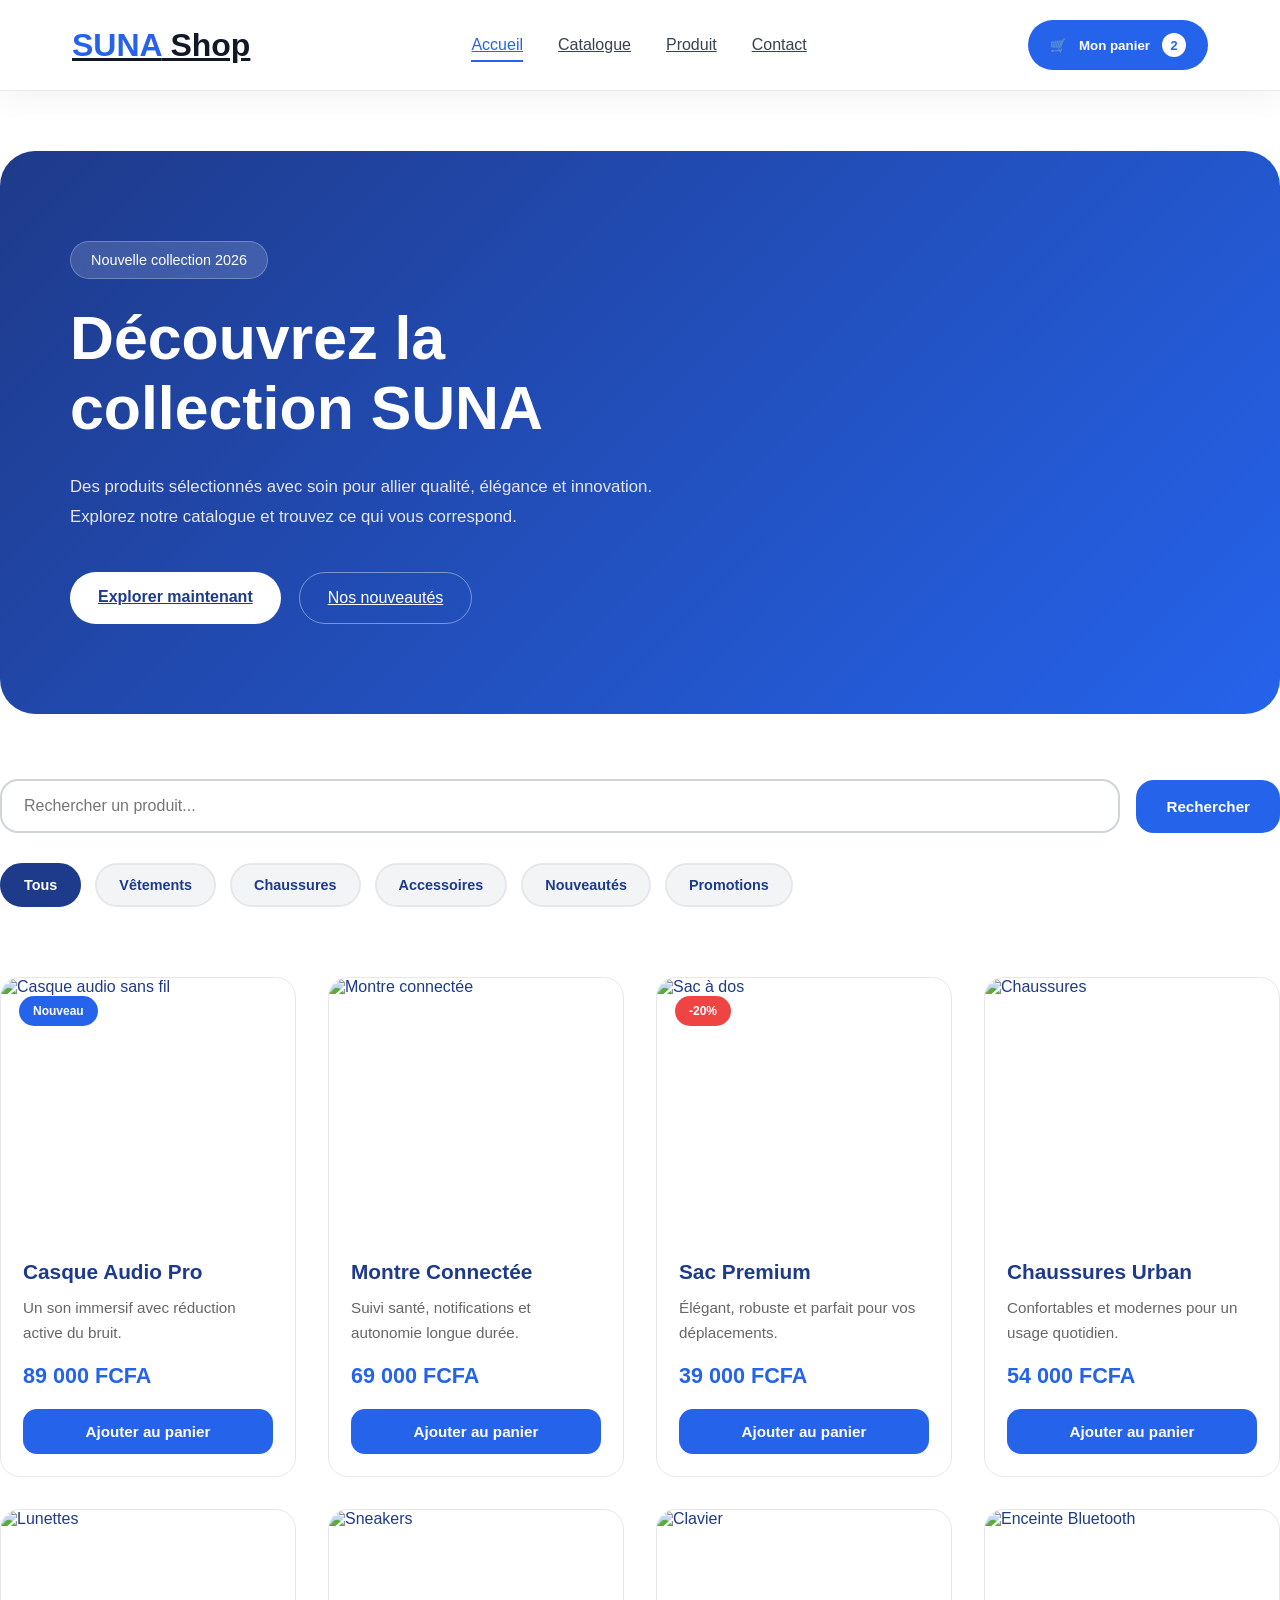
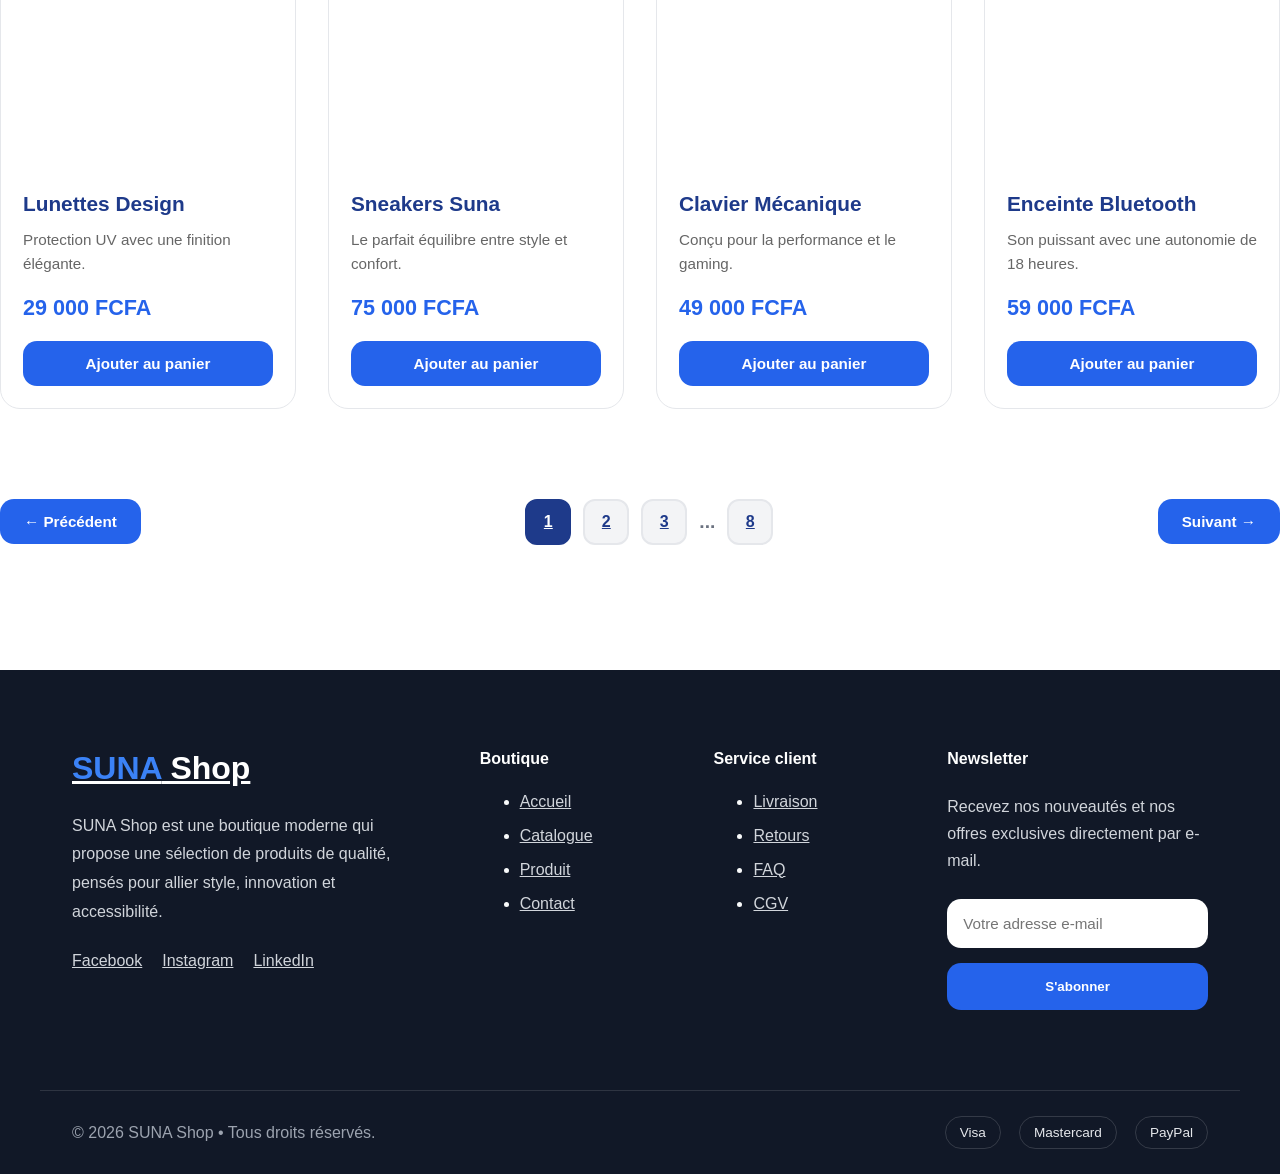
==== commit f0be041e: "Merge branch 'main' into feature/product-page" ====
--- a/catalogue.html
+++ b/catalogue.html
@@ -1,281 +1,452 @@
+
 <!DOCTYPE html>
 <html lang="fr">
-
-    <head>
-        <meta charset="UTF-8">
-        <meta name="viewport" content="width=device-width, initial-scale=1.0">
-
-        <title>Suna shop</title>
-
-        <link href="assets/styles.css" rel="stylesheet">
-    </head>
+<head>
+<meta charset="UTF-8">
+<meta name="viewport" content="width=device-width, initial-scale=1.0">
+<title>Suna shop</title>
+<link href="assets/styles.css" rel="stylesheet">
+</head>
 <body>
 
-    <header>
-
-        <div class="nav-content">
+<header>
+
+    <div class="nav-content">
+
+        <a href="index.html" class="logo">
+            <span>SUNA</span> Shop
+        </a>
+
+        <nav class="liens">
+
+            <a href="index.html" class="active">Accueil</a>
+            <a href="catalogue.html">Catalogue</a>
+            <a href="produit.html">Produit</a>
+            <a href="contact.html">Contact</a>
+
+        </nav>
+
+        <div class="nav-actions">
+
+            <button class="btn-panier">
+
+                <span class="cart-icon">🛒</span>
+
+                Mon panier
+
+                <span class="cart-count">
+                    2
+                </span>
+
+            </button>
+
+        </div>
+
+    </div>
+
+</header>
+
+<main>
+
+<section class="hero-catalogue">
+
+    <div class="hero-content">
+
+        <span class="hero-badge">
+            Nouvelle collection 2026
+        </span>
+
+        <h1>
+            Découvrez la collection SUNA
+        </h1>
+
+        <p>
+            Des produits sélectionnés avec soin pour allier qualité, élégance et innovation. Explorez notre catalogue et trouvez ce qui vous correspond.
+        </p>
+
+        <div class="hero-actions">
+
+            <a href="#catalogue" class="btn-primary">
+                Explorer maintenant
+            </a>
+
+            <a href="#" class="btn-secondary">
+                Nos nouveautés
+            </a>
+
+        </div>
+
+    </div>
+
+</section>
+
+<section class="catalogue-outils">
+
+    <div class="recherche">
+
+        <input
+            type="search"
+            placeholder="Rechercher un produit..."
+            aria-label="Rechercher un produit">
+
+        <button class="btn-recherche">
+            Rechercher
+        </button>
+
+    </div>
+
+    <div class="filtres">
+
+        <button class="filtre actif">
+            Tous
+        </button>
+
+        <button class="filtre">
+            Vêtements
+        </button>
+
+        <button class="filtre">
+            Chaussures
+        </button>
+
+        <button class="filtre">
+            Accessoires
+        </button>
+
+        <button class="filtre">
+            Nouveautés
+        </button>
+
+        <button class="filtre">
+            Promotions
+        </button>
+
+    </div>
+
+</section>
+
+<section class="catalogue-produits">
+
+    <article class="carte-produit">
+
+        <span class="badge-produit">Nouveau</span>
+
+        <img src="assets/images/produit1.jpg" alt="Casque audio sans fil">
+
+        <div class="contenu-produit">
+
+            <h3>Casque Audio Pro</h3>
+
+            <p>
+                Un son immersif avec réduction active du bruit.
+            </p>
+
+            <div class="prix-produit">
+                <span class="prix">89 000 FCFA</span>
+            </div>
+
+            <button class="btn-ajouter">
+                Ajouter au panier
+            </button>
+
+        </div>
+
+    </article>
+
+    <article class="carte-produit">
+
+        <img src="assets/images/produit2.jpg" alt="Montre connectée">
+
+        <div class="contenu-produit">
+
+            <h3>Montre Connectée</h3>
+
+            <p>
+                Suivi santé, notifications et autonomie longue durée.
+            </p>
+
+            <div class="prix-produit">
+                <span class="prix">69 000 FCFA</span>
+            </div>
+
+            <button class="btn-ajouter">
+                Ajouter au panier
+            </button>
+
+        </div>
+
+    </article>
+
+    <article class="carte-produit">
+
+        <span class="badge-produit promo">-20%</span>
+
+        <img src="assets/images/produit3.jpg" alt="Sac à dos">
+
+        <div class="contenu-produit">
+
+            <h3>Sac Premium</h3>
+
+            <p>
+                Élégant, robuste et parfait pour vos déplacements.
+            </p>
+
+            <div class="prix-produit">
+                <span class="prix">39 000 FCFA</span>
+            </div>
+
+            <button class="btn-ajouter">
+                Ajouter au panier
+            </button>
+
+        </div>
+
+    </article>
+
+    <article class="carte-produit">
+
+        <img src="assets/images/produit4.jpg" alt="Chaussures">
+
+        <div class="contenu-produit">
+
+            <h3>Chaussures Urban</h3>
+
+            <p>
+                Confortables et modernes pour un usage quotidien.
+            </p>
+
+            <div class="prix-produit">
+                <span class="prix">54 000 FCFA</span>
+            </div>
+
+            <button class="btn-ajouter">
+                Ajouter au panier
+            </button>
+
+        </div>
+
+    </article>
+
+    <article class="carte-produit">
+
+        <img src="assets/images/produit5.jpg" alt="Lunettes">
+
+        <div class="contenu-produit">
+
+            <h3>Lunettes Design</h3>
+
+            <p>
+                Protection UV avec une finition élégante.
+            </p>
+
+            <div class="prix-produit">
+                <span class="prix">29 000 FCFA</span>
+            </div>
+
+            <button class="btn-ajouter">
+                Ajouter au panier
+            </button>
+
+        </div>
+
+    </article>
+
+    <article class="carte-produit">
+
+        <img src="assets/images/produit6.jpg" alt="Sneakers">
+
+        <div class="contenu-produit">
+
+            <h3>Sneakers Suna</h3>
+
+            <p>
+                Le parfait équilibre entre style et confort.
+            </p>
+
+            <div class="prix-produit">
+                <span class="prix">75 000 FCFA</span>
+            </div>
+
+            <button class="btn-ajouter">
+                Ajouter au panier
+            </button>
+
+        </div>
+
+    </article>
+
+    <article class="carte-produit">
+
+        <img src="assets/images/produit7.jpg" alt="Clavier">
+
+        <div class="contenu-produit">
+
+            <h3>Clavier Mécanique</h3>
+
+            <p>
+                Conçu pour la performance et le gaming.
+            </p>
+
+            <div class="prix-produit">
+                <span class="prix">49 000 FCFA</span>
+            </div>
+
+            <button class="btn-ajouter">
+                Ajouter au panier
+            </button>
+
+        </div>
+
+    </article>
+
+    <article class="carte-produit">
+
+        <img src="assets/images/produit8.jpg" alt="Enceinte Bluetooth">
+
+        <div class="contenu-produit">
+
+            <h3>Enceinte Bluetooth</h3>
+
+            <p>
+                Son puissant avec une autonomie de 18 heures.
+            </p>
+
+            <div class="prix-produit">
+                <span class="prix">59 000 FCFA</span>
+            </div>
+
+            <button class="btn-ajouter">
+                Ajouter au panier
+            </button>
+
+        </div>
+
+    </article>
+
+</section>
+
+<section class="pagination">
+
+    <button class="page-btn">
+        ← Précédent
+    </button>
+
+    <div class="pages">
+
+        <a href="#" class="numero active">1</a>
+        <a href="#" class="numero">2</a>
+        <a href="#" class="numero">3</a>
+        <span class="points">...</span>
+        <a href="#" class="numero">8</a>
+
+    </div>
+
+    <button class="page-btn">
+        Suivant →
+    </button>
+
+</section>
+
+</main>
+
+
+<footer>
+
+    <div class="footer-top">
+
+        <div class="footer-about">
 
             <a href="index.html" class="logo">
                 <span>SUNA</span> Shop
             </a>
 
-            <nav class="liens">
-                <a href="index.html" class="active">Accueil</a>
-                <a href="catalogue.html">Catalogue</a>
-                <a href="produit.html">Produit</a>
-                <a href="contact.html">Contact</a>
-            </nav>
-
-            <div class="nav-actions">
-                <button class="btn-panier">
-                    <span class="cart-icon">🛒</span>
-                    Mon panier
-                    <span class="cart-count">
-                        2
-                    </span>
+            <p>
+                SUNA Shop est une boutique moderne qui propose une sélection de produits de qualité, pensés pour allier style, innovation et accessibilité.
+            </p>
+
+            <div class="socials">
+
+                <a href="#">Facebook</a>
+                <a href="#">Instagram</a>
+                <a href="#">LinkedIn</a>
+
+            </div>
+
+        </div>
+
+        <div class="footer-links">
+
+            <h3>Boutique</h3>
+
+            <ul>
+
+                <li><a href="index.html">Accueil</a></li>
+                <li><a href="catalogue.html">Catalogue</a></li>
+                <li><a href="produit.html">Produit</a></li>
+                <li><a href="contact.html">Contact</a></li>
+
+            </ul>
+
+        </div>
+
+        <div class="footer-links">
+
+            <h3>Service client</h3>
+
+            <ul>
+
+                <li><a href="#">Livraison</a></li>
+                <li><a href="#">Retours</a></li>
+                <li><a href="#">FAQ</a></li>
+                <li><a href="#">CGV</a></li>
+
+            </ul>
+
+        </div>
+
+        <div class="footer-news">
+
+            <h3>Newsletter</h3>
+
+            <p>
+                Recevez nos nouveautés et nos offres exclusives directement par e-mail.
+            </p>
+
+            <form>
+
+                <input
+                    type="email"
+                    placeholder="Votre adresse e-mail">
+
+                <button>
+                    S'abonner
                 </button>
-            </div>
-        </div>
-
-    </header>
-
-    <main>
-
-        <section class="hero-catalogue">
-
-            <div class="hero-content">
-                <span class="hero-badge">
-                    Nouvelle collection 2026
-                </span>
-                <h1>Découvrez la collection SUNA</h1>
-                <p>
-                    Des produits sélectionnés avec soin pour allier qualité, élégance et innovation. Explorez notre catalogue et trouvez ce qui vous correspond.
-                </p>
-
-                <div class="hero-actions">
-                    <a href="#catalogue" class="btn-primary">Explorer maintenant</a>
-                    <a href="#" class="btn-secondary">Nos nouveautés</a>
-                </div>
-            </div>
-
-        </section>
-
-        <section class="catalogue-outils">
-
-            <div class="recherche">
-                <input type="search" placeholder="Rechercher un produit..." aria-label="Rechercher un produit">
-                <button class="btn-recherche">Rechercher</button>
-            </div>
-
-            <div class="filtres">
-                <button class="filtre actif">Tous</button>
-                <button class="filtre">Vêtements</button>
-                <button class="filtre">Chaussures</button>
-                <button class="filtre">Accessoires</button>
-                <button class="filtre">Nouveautés</button>
-                <button class="filtre">Promotions</button>
-            </div>
-
-        </section>
-
-        <section class="catalogue-produits">
-
-            <article class="carte-produit">
-                <span class="badge-produit">Nouveau</span>
-                <img src="assets/images/modern_ergonomie.jpg" alt="Casque audio sans fil">
-                <div class="contenu-produit">
-                    <h3>Casque Audio Pro</h3>
-                    <p>Un son immersif avec réduction active du bruit.</p>
-
-                    <div class="prix-produit">
-                        <span class="prix">89 000 FCFA</span>
-                    </div>
-
-                    <button class="btn-ajouter">Ajouter au panier</button>
-                </div>
-            </article>
-
-            <article class="carte-produit">
-                <img src="assets/images/modern_ergonomie.jpg" alt="Montre connectée">
-                <div class="contenu-produit">
-                    <h3>Montre Connectée</h3>
-                    <p>Suivi santé, notifications et autonomie longue durée.</p>
-
-                    <div class="prix-produit">
-                        <span class="prix">69 000 FCFA</span>
-                    </div>
-
-                    <button class="btn-ajouter">Ajouter au panier</button>
-                </div>
-            </article>
-
-            <article class="carte-produit">
-                <span class="badge-produit promo">-20%</span>
-                <img src="assets/images/free_space.jpg" alt="Sac à dos">
-                <div class="contenu-produit">
-                    <h3>Sac Premium</h3>
-                    <p>Élégant, robuste et parfait pour vos déplacements.</p>
-
-                    <div class="prix-produit">
-                        <span class="prix">39 000 FCFA</span>
-                    </div>
-
-                    <button class="btn-ajouter">Ajouter au panier</button>
-                </div>
-            </article>
-
-            <article class="carte-produit">
-                <img src="assets/images/modern_ergonomie.jpg" alt="Chaussures">
-                <div class="contenu-produit">
-                    <h3>Chaussures Urban</h3>
-                    <p>Confortables et modernes pour un usage quotidien.</p>
-
-                    <div class="prix-produit">
-                        <span class="prix">54 000 FCFA</span>
-                    </div>
-
-                    <button class="btn-ajouter">Ajouter au panier</button>
-                </div>
-            </article>
-
-            <article class="carte-produit">
-                <img src="assets/images/modern_ergonomie.jpg" alt="Lunettes">
-                <div class="contenu-produit">
-                    <h3>Lunettes Design</h3>
-                    <p>Protection UV avec une finition élégante.</p>
-
-                    <div class="prix-produit">
-                        <span class="prix">29 000 FCFA</span>
-                    </div>
-
-                    <button class="btn-ajouter">Ajouter au panier</button>
-                </div>
-            </article>
-
-            <article class="carte-produit">
-                <img src="assets/images/free_space.jpg" alt="Sneakers">
-                <div class="contenu-produit">
-                    <h3>Sneakers Suna</h3>
-                    <p>Le parfait équilibre entre style et confort.</p>
-
-                    <div class="prix-produit">
-                        <span class="prix">75 000 FCFA</span>
-                    </div>
-
-                    <button class="btn-ajouter">Ajouter au panier</button>
-                </div>
-            </article>
-
-            <article class="carte-produit">
-                <img src="assets/images/modern_ergonomie.jpg" alt="Clavier">
-                <div class="contenu-produit">
-                    <h3>Clavier Mécanique</h3>
-                    <p>Conçu pour la performance et le gaming.</p>
-
-                    <div class="prix-produit">
-                        <span class="prix">49 000 FCFA</span>
-                    </div>
-
-                    <button class="btn-ajouter">Ajouter au panier</button>
-                </div>
-            </article>
-
-            <article class="carte-produit">
-                <img src="assets/images/free_space.jpg" alt="Enceinte Bluetooth">
-                <div class="contenu-produit">
-                    <h3>Enceinte Bluetooth</h3>
-                    <p>Son puissant avec une autonomie de 18 heures.</p>
-
-                    <div class="prix-produit">
-                        <span class="prix">59 000 FCFA</span>
-                    </div>
-
-                    <button class="btn-ajouter">Ajouter au panier</button>
-                </div>
-            </article>
-
-        </section>
-
-        <section class="pagination">
-
-            <button class="page-btn">← Précédent</button>
-            <div class="pages">
-                <a href="#" class="numero active">1</a>
-                <a href="#" class="numero">2</a>
-                <a href="#" class="numero">3</a>
-                <span class="points">...</span>
-                <a href="#" class="numero">8</a>
-            </div>
-
-            <button class="page-btn">Suivant →</button>
-
-        </section>
-
-    </main>
-
-    <footer>
-
-        <div class="footer-top">
-            <div class="footer-about">
-                <a href="index.html" class="logo">
-                    <span>SUNA</span> Shop
-                </a>
-
-                <p>
-                    SUNA Shop est une boutique moderne qui propose une sélection de produits de qualité, pensés pour allier style, innovation et accessibilité.
-                </p>
-
-                <div class="socials">
-                    <a href="#">Facebook</a>
-                    <a href="#">Instagram</a>
-                    <a href="#">LinkedIn</a>
-                </div>
-            </div>
-
-            <div class="footer-links">
-                <h3>Boutique</h3>
-                <ul>
-                    <li><a href="index.html">Accueil</a></li>
-                    <li><a href="catalogue.html">Catalogue</a></li>
-                    <li><a href="produit.html">Produit</a></li>
-                    <li><a href="contact.html">Contact</a></li>
-                </ul>
-            </div>
-
-            <div class="footer-links">
-                <h3>Service client</h3>
-                <ul>
-                    <li><a href="#">Livraison</a></li>
-                    <li><a href="#">Retours</a></li>
-                    <li><a href="#">FAQ</a></li>
-                    <li><a href="#">CGV</a></li>
-                </ul>
-            </div>
-
-            <div class="footer-news">
-                <h3>Newsletter</h3>
-                <p>
-                    Recevez nos nouveautés et nos offres exclusives directement par e-mail.
-                </p>
-
-                <form>
-                    <input type="email" placeholder="Votre adresse e-mail">
-                    <button>S'abonner</button>
-                </form>
-            </div>
-        </div>
-
-        <div class="footer-bottom">
-            <p>© 2026 SUNA Shop • Tous droits réservés.</p>
-            
-            <div class="payments">
-                <span>Visa</span>
-                <span>Mastercard</span>
-                <span>PayPal</span>
-            </div>
-        </div>
-
-    </footer>
+
+            </form>
+
+        </div>
+
+    </div>
+
+    <div class="footer-bottom">
+
+        <p>
+            © 2026 SUNA Shop • Tous droits réservés.
+        </p>
+
+        <div class="payments">
+
+            <span>Visa</span>
+
+            <span>Mastercard</span>
+
+            <span>PayPal</span>
+
+        </div>
+
+    </div>
+
+</footer>
 
 </body>
 </html>
--- a/assets/styles.css
+++ b/assets/styles.css
@@ -13,187 +13,346 @@
     font-family:'Poppins Bold', sans-serif;
 }
 
+/* ==================== Stylisation de tous liens, listes et buttons du site ================*/
+
 /*=========================
 HEADER
 ==========================*/
 
 header{
+
     position:sticky;
     top:0;
     z-index:999;
+
     background:rgba(255,255,255,.95);
+
     backdrop-filter:blur(18px);
+
     border-bottom:1px solid #ECECEC;
+
     box-shadow:0 8px 30px rgba(0,0,0,.05);
-}
+
+}
+
 .nav-content{
+
     max-width:1200px;
+
     margin:auto;
+
     padding:20px 32px;
-    display:flex;
+
+    display:flex;
+
     justify-content:space-between;
+
     align-items:center;
-}
+
+}
+
 .logo{
+
     font-size:2rem;
+
     font-weight:700;
+
     color:#111827;
+
     font-family:"Poppins",sans-serif;
-}
+
+}
+
 .logo span{
+
     color:#2563EB;
-}
+
+}
+
 .liens{
-    display:flex;
+
+    display:flex;
+
     gap:35px;
-}
+
+}
+
 .liens a{
+
     position:relative;
+
     font-weight:500;
+
     color:#374151;
+
     transition:.3s;
-}
+
+}
+
 .liens a::after{
+
     content:"";
+
     position:absolute;
+
     left:0;
+
     bottom:-8px;
+
     width:0;
+
     height:2px;
+
     background:#2563EB;
+
     transition:.3s;
-}
+
+}
+
 .liens a:hover,
+
 .liens a.active{
+
     color:#2563EB;
-}
+
+}
+
 .liens a:hover::after,
+
 .liens a.active::after{
+
     width:100%;
-}
+
+}
+
 .btn-panier{
-    display:flex;
+
+    display:flex;
+
     align-items:center;
+
     gap:12px;
+
     padding:13px 22px;
+
     border:none;
+
     border-radius:50px;
+
     background:#2563EB;
+
     color:#fff;
+
     font-weight:600;
+
     transition:.3s;
-}
+
+}
+
 .btn-panier:hover{
+
     transform:translateY(-3px);
+
     background:#1D4ED8;
-}
+
+}
+
 .cart-count{
+
     width:24px;
+
     height:24px;
+
     border-radius:50%;
+
     background:white;
+
     color:#2563EB;
-    display:flex;
+
+    display:flex;
+
     justify-content:center;
+
     align-items:center;
+
     font-size:.8rem;
+
     font-weight:700;
+
 }
 
 @media(max-width:900px){
 
 .nav-content{
+
     flex-direction:column;
+
     gap:20px;
-}
+
+}
+
 .liens{
+
     flex-wrap:wrap;
+
     justify-content:center;
-}
+
+}
+
 }
 
 @media(max-width:600px){
 
 .liens{
+
     gap:18px;
-}
+
+}
+
 .btn-panier{
+
     width:100%;
+
     justify-content:center;
-}
-}
+
+}
+
+}
+
 main section{
     padding:5px 0;
 }
 
 /*====================================
+
 HERO CATALOGUE
+
 ======================================*/
 
 .hero-catalogue{
+
     background:linear-gradient(135deg,#1E3A8A,#2563EB);
+
     color:white;
+
     border-radius:35px;
+
     padding:90px 70px;
+
     margin:60px 0;
-}
+
+}
+
 .hero-content{
+
     max-width:650px;
-}
+
+}
+
 .hero-badge{
+
     display:inline-block;
+
     padding:10px 20px;
+
     background:rgba(255,255,255,.15);
+
     border:1px solid rgba(255,255,255,.25);
+
     border-radius:50px;
+
     backdrop-filter:blur(8px);
+
     margin-bottom:25px;
+
     font-size:.9rem;
-}
+
+}
+
 .hero-catalogue h1{
+
     font-size:3.8rem;
+
     line-height:1.15;
+
     margin:0;
-}
+
+}
+
 .hero-catalogue p{
+
     margin:28px 0 40px;
+
     color:#E5E7EB;
+
     line-height:1.8;
+
     font-size:1.05rem;
-}
+
+}
+
 .hero-actions{
-    display:flex;
+
+    display:flex;
+
     gap:18px;
-}
+
+}
+
 .btn-primary{
+
     background:white;
+
     color:#1E3A8A;
+
     padding:16px 28px;
+
     border-radius:50px;
+
     font-weight:600;
-}
+
+}
+
 .btn-secondary{
+
     padding:16px 28px;
+
     border-radius:50px;
+
     border:1px solid rgba(255,255,255,.4);
+
     color:white;
+
 }
 
 @media(max-width:768px){
 
 .hero-catalogue{
+
     padding:60px 30px;
+
     text-align:center;
-}
+
+}
+
 .hero-content{
+
     margin:auto;
-}
+
+}
+
 .hero-catalogue h1{
+
     font-size:2.5rem;
-}
+
+}
+
 .hero-actions{
+
     flex-direction:column;
-}
+
+}
+
 }
 
 /*==================================================
@@ -203,12 +362,14 @@
 .catalogue-outils{
     margin-bottom:60px;
 }
+
 .recherche{
     display:flex;
     align-items:center;
     gap:16px;
     margin-bottom:30px;
 }
+
 .recherche input{
     flex:1;
     padding:16px 22px;
@@ -219,9 +380,11 @@
     color:#1E3A8A;
     transition:.3s;
 }
+
 .recherche input:focus{
     border-color:#2563EB;
 }
+
 .btn-recherche{
     background:#2563EB;
     color:#FFFFFF;
@@ -232,15 +395,18 @@
     font-weight:600;
     transition:.3s;
 }
+
 .btn-recherche:hover{
     background:#10B981;
     border-color:#10B981;
 }
+
 .filtres{
     display:flex;
     flex-wrap:wrap;
     gap:14px;
 }
+
 .filtre{
     background:#F3F4F6;
     border:2px solid #E5E7EB;
@@ -251,11 +417,13 @@
     font-weight:600;
     transition:.3s;
 }
+
 .filtre:hover{
     background:#2563EB;
     color:#FFFFFF;
     border-color:#2563EB;
 }
+
 .filtre.actif{
     background:#1E3A8A;
     color:#FFFFFF;
@@ -272,6 +440,7 @@
     gap:32px;
     margin-bottom:70px;
 }
+
 .carte-produit{
     position:relative;
     background:#FFFFFF;
@@ -280,38 +449,46 @@
     overflow:hidden;
     transition:.35s;
 }
+
 .carte-produit:hover{
     transform:translateY(-8px);
     box-shadow:0 18px 35px rgba(0,0,0,.12);
 }
+
 .carte-produit img{
     width:100%;
     height:260px;
     object-fit:cover;
     display:block;
 }
+
 .contenu-produit{
     padding:22px;
 }
+
 .contenu-produit h3{
     margin:0;
     color:#1E3A8A;
     font-size:1.3rem;
 }
+
 .contenu-produit p{
     margin:12px 0 18px;
     color:#666666;
     line-height:1.6;
     font-size:.95rem;
 }
+
 .prix-produit{
     margin-bottom:20px;
 }
+
 .prix{
     color:#2563EB;
     font-size:1.35rem;
     font-weight:700;
 }
+
 .btn-ajouter{
     width:100%;
     padding:14px;
@@ -323,9 +500,11 @@
     font-weight:600;
     transition:.3s;
 }
+
 .btn-ajouter:hover{
     background:#10B981;
 }
+
 .badge-produit{
     position:absolute;
     top:18px;
@@ -337,6 +516,7 @@
     font-size:.75rem;
     font-weight:600;
 }
+
 .badge-produit.promo{
     background:#EF4444;
 }
@@ -353,11 +533,13 @@
     margin:80px 0;
     flex-wrap:wrap;
 }
+
 .pages{
     display:flex;
     align-items:center;
     gap:12px;
 }
+
 .numero{
     width:46px;
     height:46px;
@@ -371,21 +553,25 @@
     font-weight:600;
     transition:.3s ease;
 }
+
 .numero:hover{
     background:#2563EB;
     color:#FFFFFF;
     border-color:#2563EB;
 }
+
 .numero.active{
     background:#1E3A8A;
     color:#FFFFFF;
     border-color:#1E3A8A;
 }
+
 .points{
     color:#6B7280;
     font-size:1.2rem;
     font-weight:700;
 }
+
 .page-btn{
     padding:14px 24px;
     border:none;
@@ -396,6 +582,7 @@
     font-weight:600;
     transition:.3s ease;
 }
+
 .page-btn:hover{
     background:#10B981;
 }
@@ -409,138 +596,256 @@
     .recherche{
         flex-direction:column;
     }
+
     .recherche input,
     .btn-recherche{
         width:100%;
     }
+
     .catalogue-produits{
         grid-template-columns:1fr;
     }
+
     .carte-produit img{
         height:220px;
     }
+
     .pagination{
         flex-direction:column;
         text-align:center;
     }
+
     .pages{
         flex-wrap:wrap;
         justify-content:center;
     }
+
     .page-btn{
         width:100%;
     }
+
 }
 
 /* ================= Stylisation du footer ================= */
 
+/*==================================================
+FOOTER
+==================================================*/
+
 footer{
+
     background:#111827;
+
     color:#F9FAFB;
+
     margin-top:120px;
-}
+
+}
+
 .footer-top{
+
     max-width:1200px;
+
     margin:auto;
+
     padding:80px 32px;
+
     display:grid;
+
     grid-template-columns:2fr 1fr 1fr 1.5fr;
+
     gap:60px;
-}
+
+}
+
 .footer-about .logo{
+
     color:white;
+
     font-size:2rem;
-}
+
+}
+
 .footer-about .logo span{
+
     color:#3B82F6;
-}
+
+}
+
 .footer-about p{
+
     margin:25px 0;
+
     color:#D1D5DB;
+
     line-height:1.8;
+
     max-width:380px;
-}
+
+}
+
 .socials{
-    display:flex;
+
+    display:flex;
+
     gap:20px;
-}
+
+}
+
 .socials a{
+
     color:#D1D5DB;
+
     transition:.3s;
-}
+
+}
+
 .socials a:hover{
+
     color:#3B82F6;
-}
+
+}
+
 .footer-links h3,
+
 .footer-news h3{
+
     margin:0 0 25px;
+
     font-size:1rem;
+
     color:white;
-}
+
+}
+
 .footer-links li{
+
     margin-bottom:16px;
-}
+
+}
+
 .footer-links a{
+
     color:#D1D5DB;
+
     transition:.3s;
-}
+
+}
+
 .footer-links a:hover{
+
     color:#3B82F6;
-}
+
+}
+
 .footer-news p{
+
     color:#D1D5DB;
+
     line-height:1.7;
-}
+
+}
+
 .footer-news form{
+
     margin-top:25px;
-    display:flex;
+
+    display:flex;
+
     flex-direction:column;
+
     gap:15px;
-}
+
+}
+
 .footer-news input{
+
     padding:16px;
+
     border:none;
+
     border-radius:14px;
+
     outline:none;
+
     font-size:.95rem;
-}
+
+}
+
 .footer-news button{
+
     padding:16px;
+
     border:none;
+
     border-radius:14px;
+
     background:#2563EB;
+
     color:white;
+
     font-weight:600;
+
     transition:.3s;
-}
+
+}
+
 .footer-news button:hover{
+
     background:#1D4ED8;
-}
+
+}
+
 .footer-bottom{
+
     max-width:1200px;
+
     margin:auto;
+
     padding:25px 32px;
+
     border-top:1px solid rgba(255,255,255,.12);
-    display:flex;
+
+    display:flex;
+
     justify-content:space-between;
+
     align-items:center;
+
     flex-wrap:wrap;
+
     gap:20px;
-}
+
+}
+
 .footer-bottom p{
+
     margin:0;
+
     color:#9CA3AF;
-}
+
+}
+
 .payments{
-    display:flex;
+
+    display:flex;
+
     gap:18px;
-}
+
+}
+
 .payments span{
+
     padding:8px 14px;
+
     border:1px solid rgba(255,255,255,.15);
+
     border-radius:30px;
+
     color:#E5E7EB;
+
     font-size:.85rem;
+
 }
 
 /*==================================================
@@ -548,39 +853,68 @@
 ==================================================*/
 
 @media (max-width:992px){
+
 .footer-top{
+
     grid-template-columns:1fr 1fr;
-}
+
+}
+
 }
 
 @media (max-width:768px){
+
 .footer-top{
+
     grid-template-columns:1fr;
+
     text-align:center;
-}
+
+}
+
 .footer-about p{
+
     margin-left:auto;
     margin-right:auto;
-}
+
+}
+
 .socials{
+
     justify-content:center;
-}
+
+}
+
 .footer-bottom{
+
     flex-direction:column;
+
     text-align:center;
-}
+
+}
+
 .payments{
+
     justify-content:center;
     flex-wrap:wrap;
-}
+
+}
+
 }
 
 @media (max-width:480px){
+
 .footer-news form{
+
     width:100%;
-}
+
+}
+
 .footer-news input,
 .footer-news button{
+
     width:100%;
-}
+
+}
+
 }
